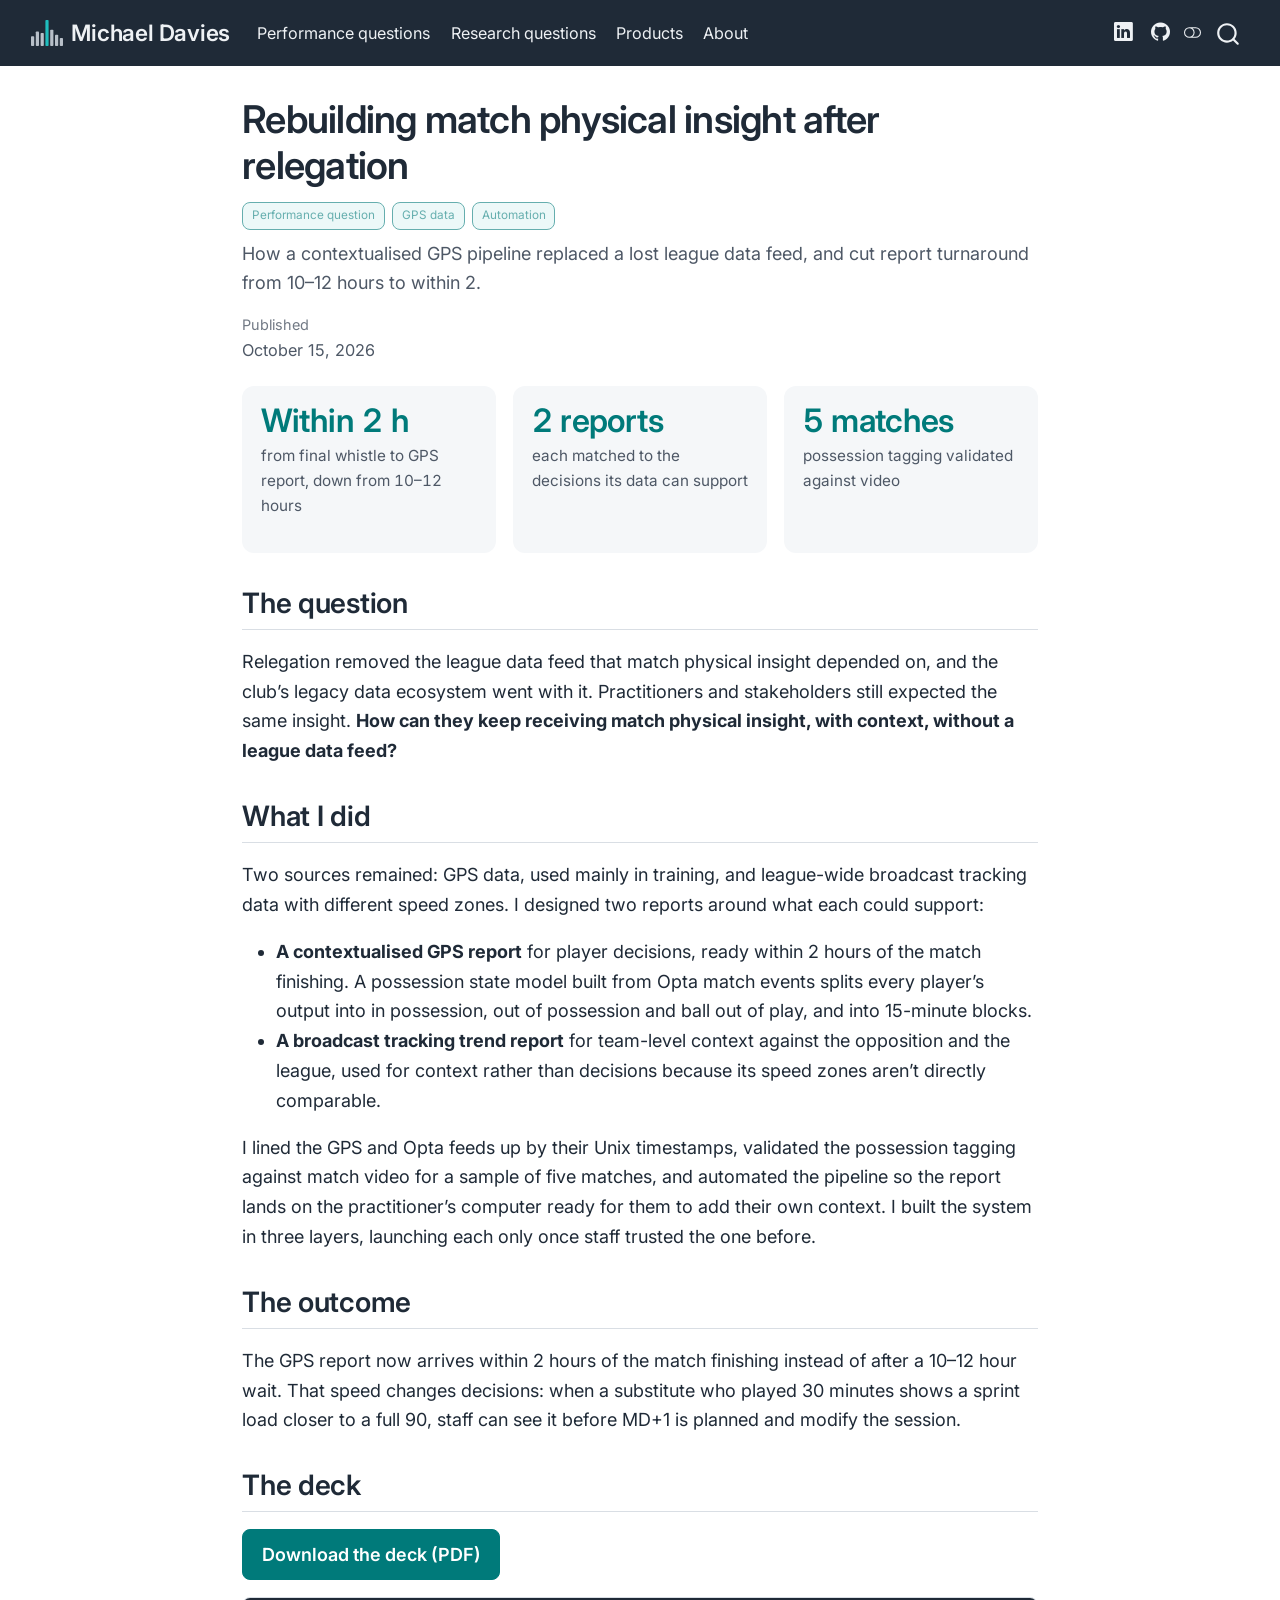
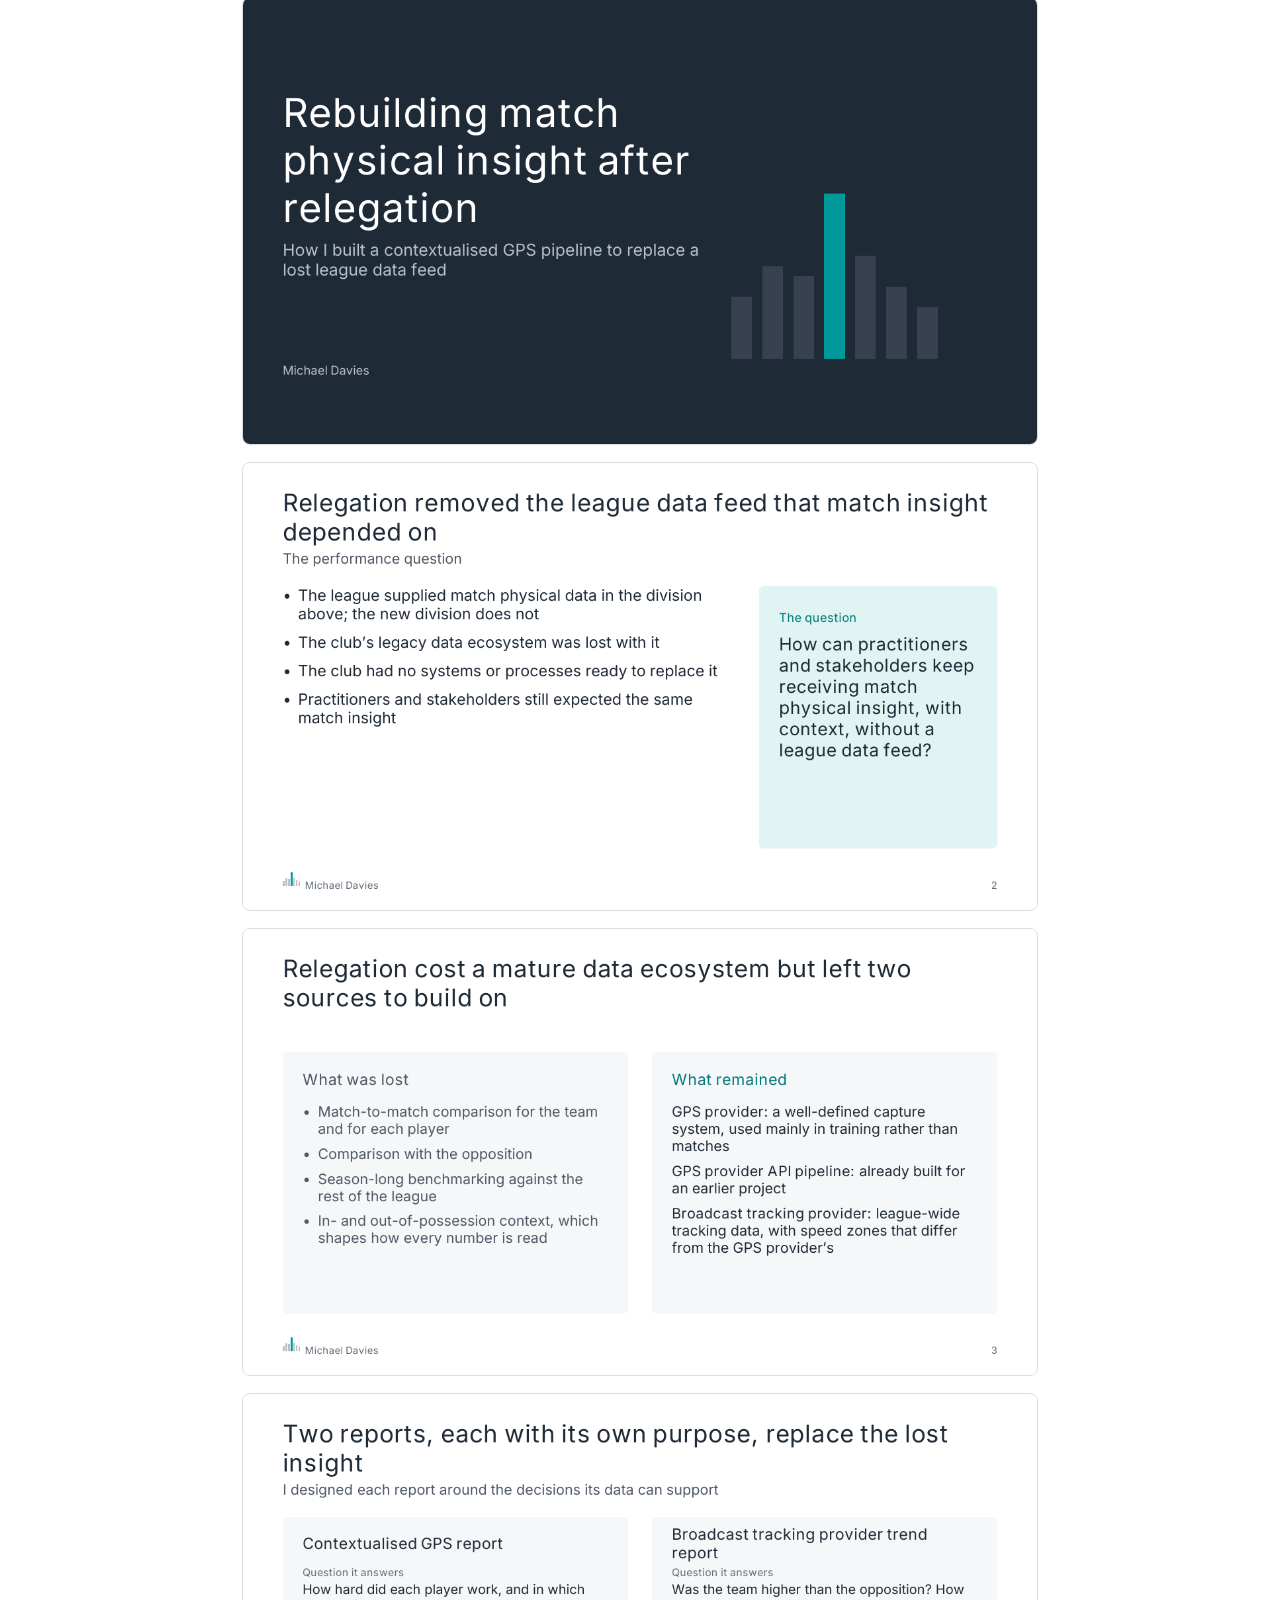
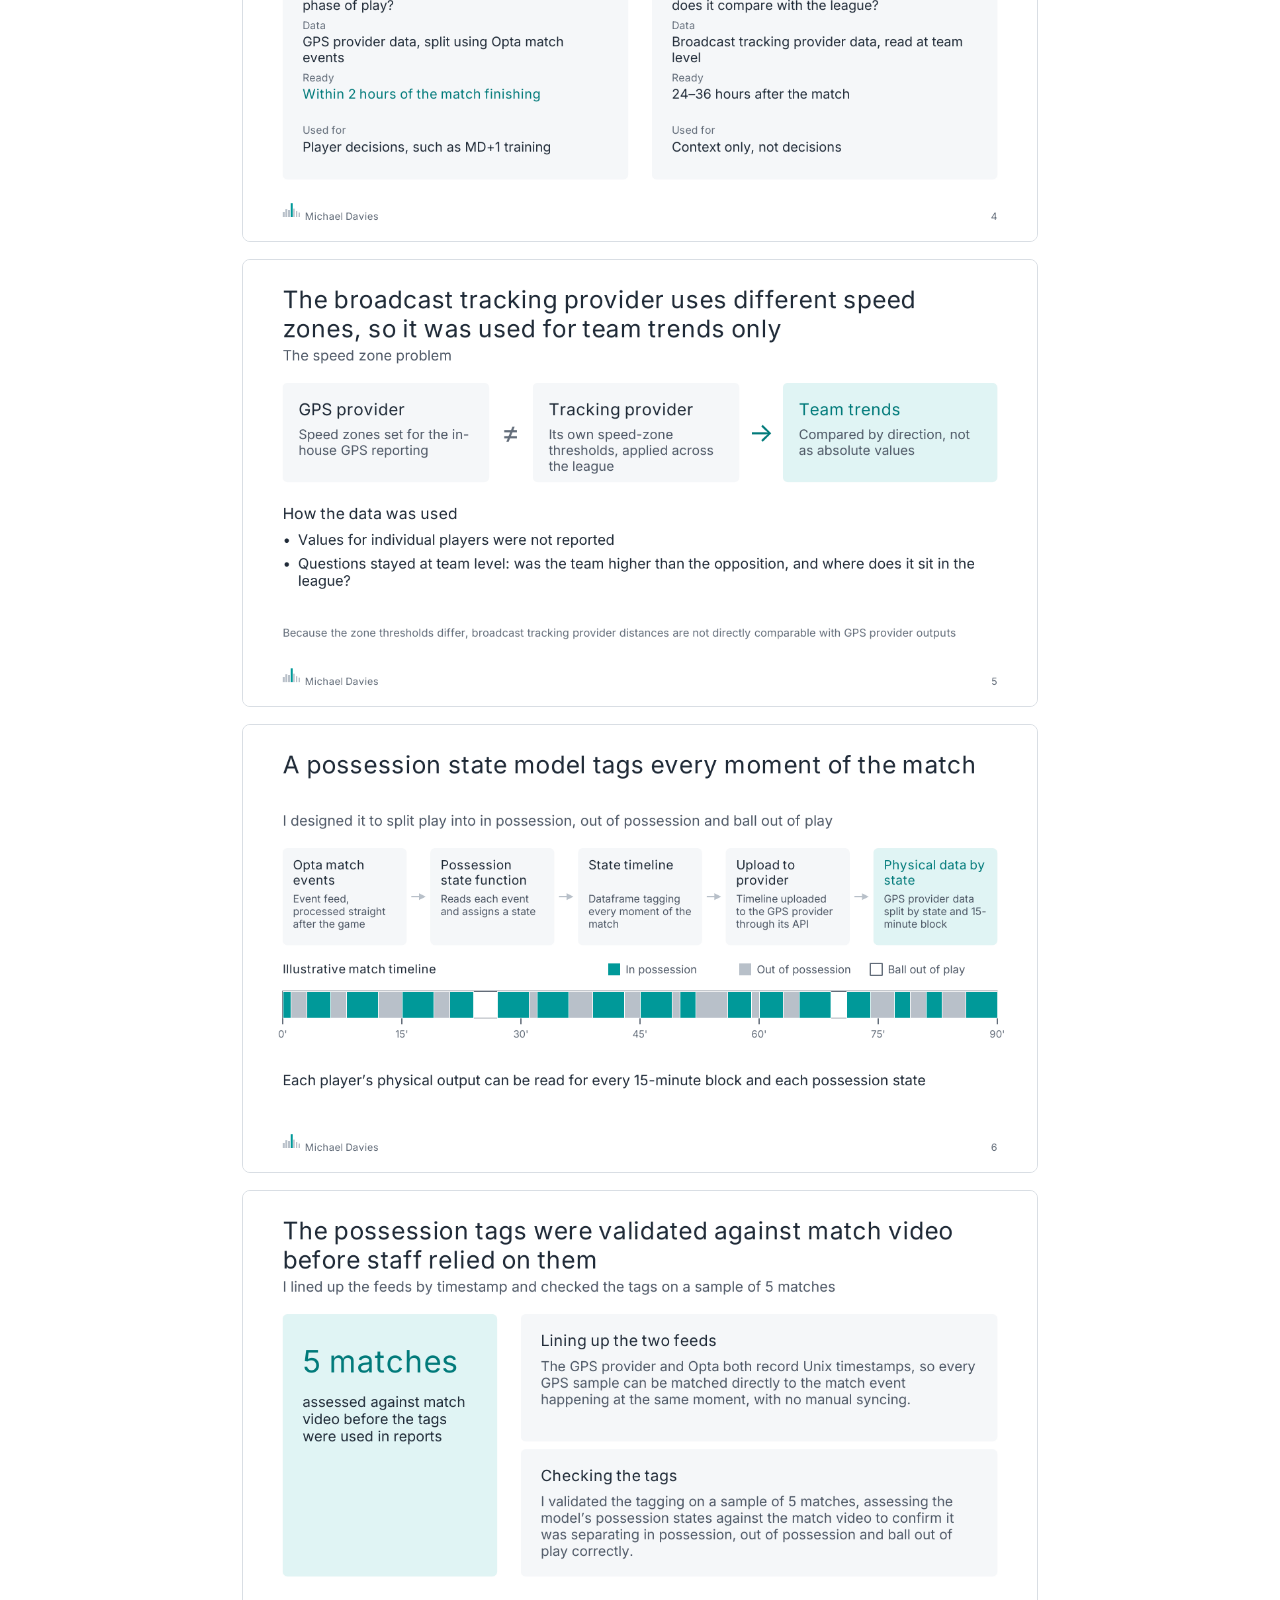
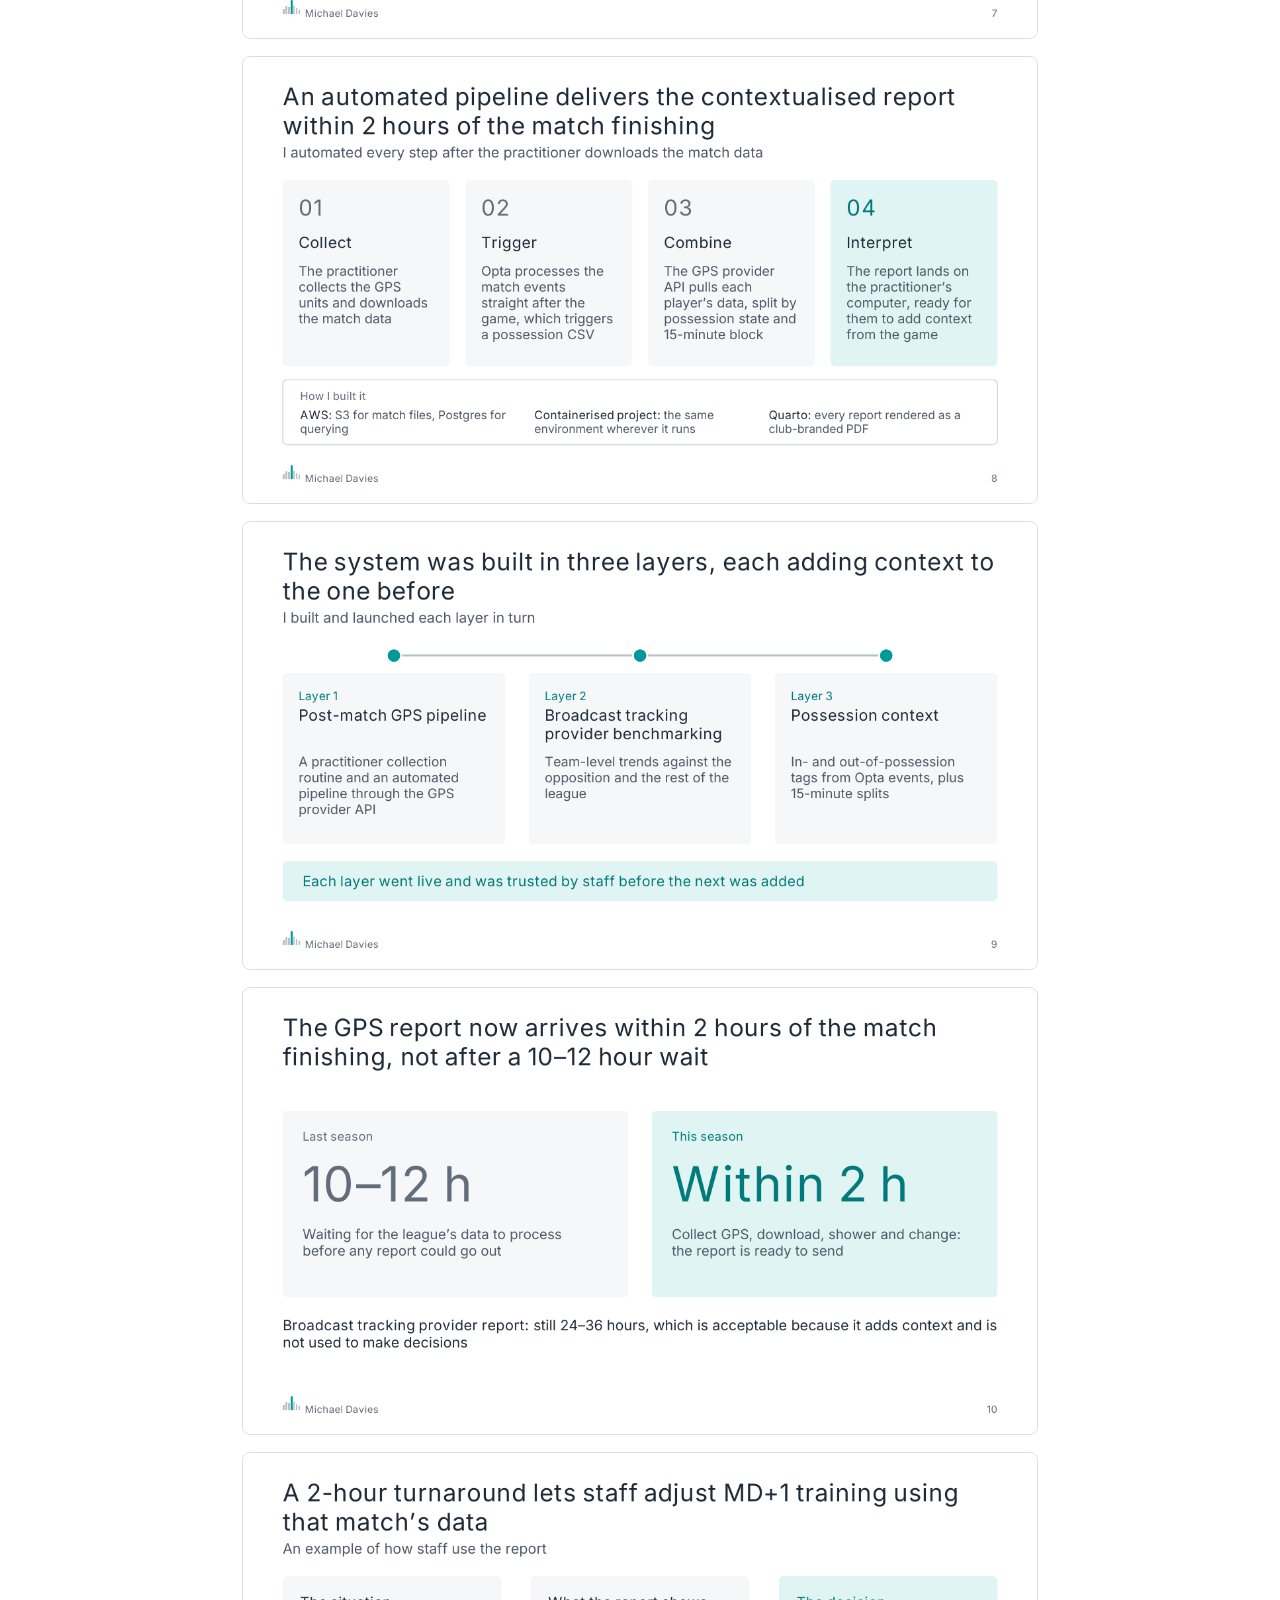
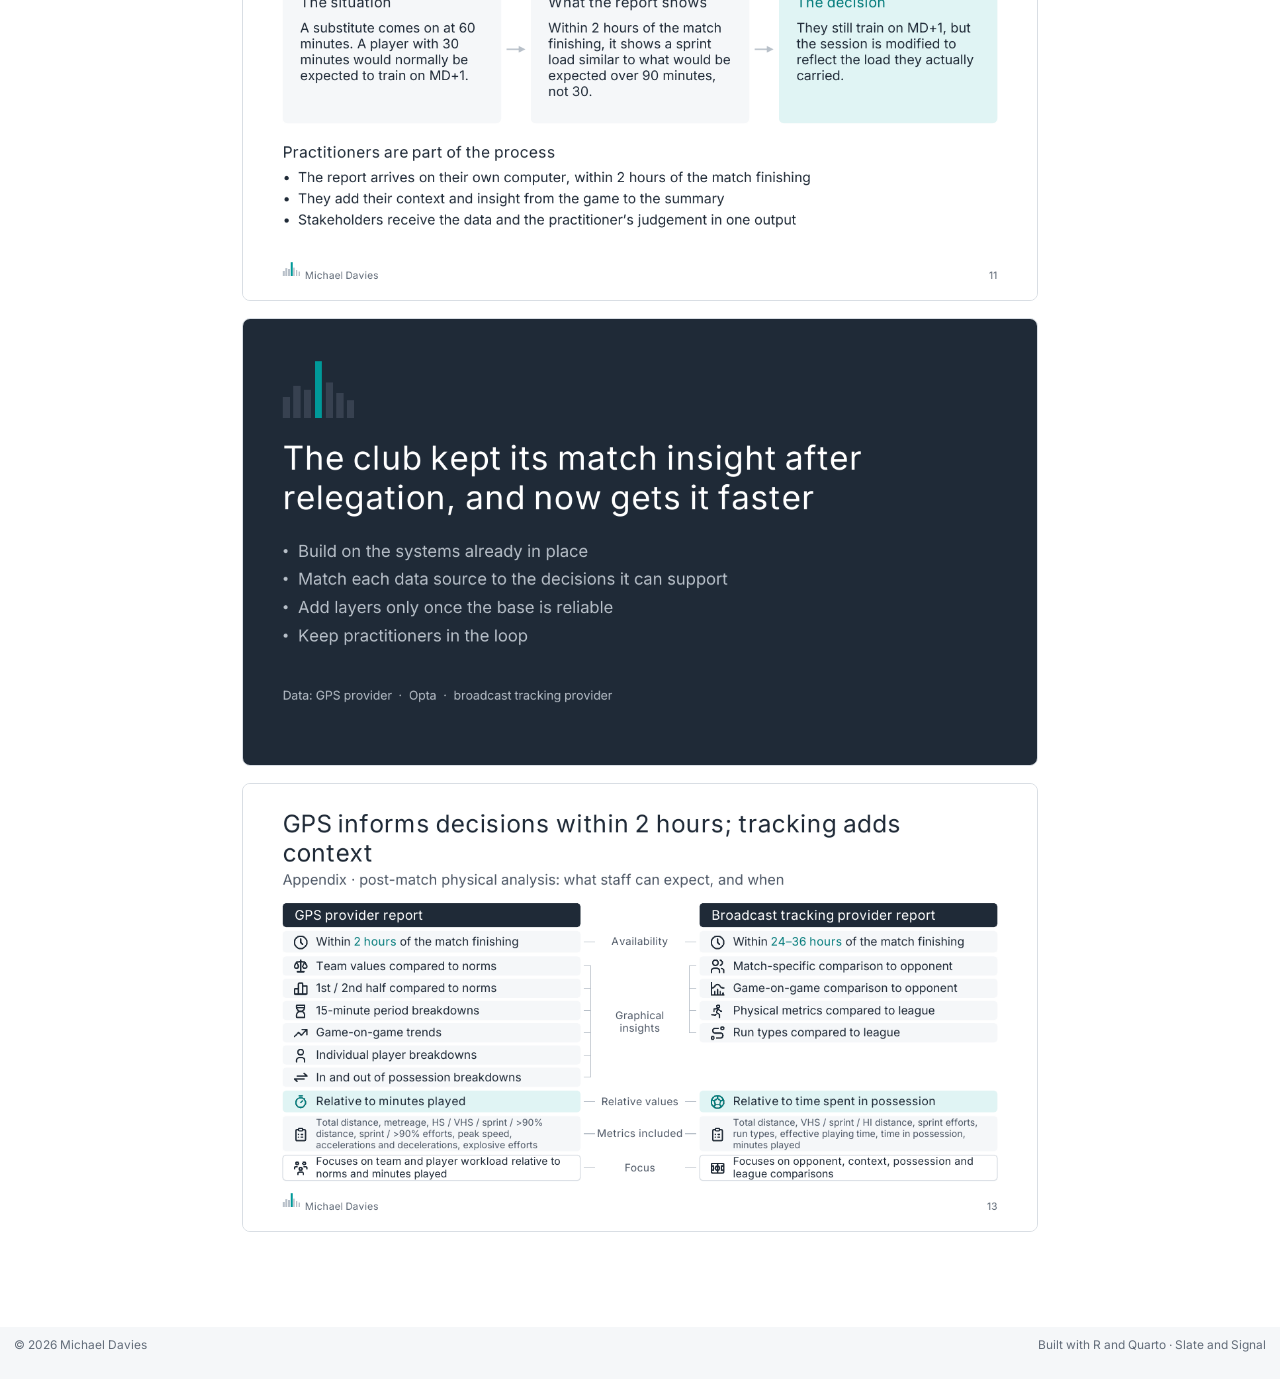
==== projects/performance/rebuilding-match-insight/index.html @ e35f1b8c "deploy: 3411306e4c96acbb1caf69c62ac9eae3f6615239" ====
<!DOCTYPE html>
<html xmlns="http://www.w3.org/1999/xhtml" lang="en" xml:lang="en"><head>

<meta charset="utf-8">
<meta name="generator" content="quarto-1.10.19">

<meta name="viewport" content="width=device-width, initial-scale=1.0, user-scalable=yes">

<meta name="dcterms.date" content="2026-10-15">
<meta name="description" content="How a contextualised GPS pipeline replaced a lost league data feed, and cut report turnaround from 10–12 hours to within 2.">

<title>Rebuilding match physical insight after relegation – Michael Davies</title>
<style>
/* Default styles provided by pandoc.
** See https://pandoc.org/MANUAL.html#variables-for-html for config info.
*/
span.smallcaps{font-variant: small-caps;}
div.columns{display: flex; gap: 1.5em;}
div.column{flex: auto;}
@media screen {
div.columns{gap: min(4vw, 1.5em);}
div.column{overflow-x: auto;}
}
div.hanging-indent{margin-left: 1.5em; text-indent: -1.5em;}
ul.task-list{list-style: none;}
ul.task-list li input[type="checkbox"] {
  width: 0.8em;
  margin: 0 0.8em 0.2em -1em; /* quarto-specific, see https://github.com/quarto-dev/quarto-cli/issues/4556 */ 
  vertical-align: middle;
}
</style>


<script src="../../../site_libs/quarto-nav/quarto-nav.js"></script>
<script src="../../../site_libs/quarto-nav/headroom.min.js"></script>
<script src="../../../site_libs/clipboard/clipboard.min.js"></script>
<script src="../../../site_libs/quarto-search/autocomplete.umd.js"></script>
<script src="../../../site_libs/quarto-search/fuse.min.js"></script>
<script src="../../../site_libs/quarto-search/quarto-search.js"></script>
<meta name="quarto:offset" content="../../../">
<link href="../../../images/favicon.svg" rel="icon" type="image/svg+xml">
<script src="../../../site_libs/quarto-html/quarto.js" type="module"></script>
<script src="../../../site_libs/quarto-html/tabsets/tabsets.js" type="module"></script>
<script src="../../../site_libs/quarto-html/popper.min.js"></script>
<script src="../../../site_libs/quarto-html/tippy.umd.min.js"></script>
<script src="../../../site_libs/quarto-html/anchor.min.js"></script>
<link href="../../../site_libs/quarto-html/tippy.css" rel="stylesheet">
<link href="../../../site_libs/quarto-html/quarto-syntax-highlighting-7679f92b18dcf5edba4446b257d74ced.css" rel="stylesheet" class="quarto-color-scheme" id="quarto-text-highlighting-styles">
<link href="../../../site_libs/quarto-html/quarto-syntax-highlighting-dark-a3d1018d860e8e0e5f676dbdf712930f.css" rel="stylesheet" class="quarto-color-scheme quarto-color-alternate" id="quarto-text-highlighting-styles">
<link href="../../../site_libs/quarto-html/quarto-syntax-highlighting-7679f92b18dcf5edba4446b257d74ced.css" rel="stylesheet" class="quarto-color-scheme-extra" id="quarto-text-highlighting-styles">
<script src="../../../site_libs/bootstrap/bootstrap.min.js"></script>
<link href="../../../site_libs/bootstrap/bootstrap-icons.css" rel="stylesheet">
<link href="../../../site_libs/bootstrap/bootstrap-13c5138975d4a4f27a72dcb0fe57407e.min.css" rel="stylesheet" append-hash="true" class="quarto-color-scheme" id="quarto-bootstrap" data-mode="light">
<link href="../../../site_libs/bootstrap/bootstrap-dark-90eb34e297a757254d5685e1aafccd01.min.css" rel="stylesheet" append-hash="true" class="quarto-color-scheme quarto-color-alternate" id="quarto-bootstrap" data-mode="dark">
<link href="../../../site_libs/bootstrap/bootstrap-13c5138975d4a4f27a72dcb0fe57407e.min.css" rel="stylesheet" append-hash="true" class="quarto-color-scheme-extra" id="quarto-bootstrap" data-mode="light">
<script id="quarto-search-options" type="application/json">{
  "location": "navbar",
  "copy-button": false,
  "collapse-after": 3,
  "panel-placement": "end",
  "type": "overlay",
  "limit": 50,
  "keyboard-shortcut": [
    "f",
    "/",
    "s"
  ],
  "show-item-context": false,
  "language": {
    "search-no-results-text": "No results",
    "search-matching-documents-text": "matching documents",
    "search-copy-link-title": "Copy link to search",
    "search-hide-matches-text": "Hide additional matches",
    "search-more-match-text": "more match in this document",
    "search-more-matches-text": "more matches in this document",
    "search-clear-button-title": "Clear",
    "search-text-placeholder": "",
    "search-detached-cancel-button-title": "Cancel",
    "search-submit-button-title": "Submit",
    "search-label": "Search"
  }
}</script>
<style>html{ scroll-behavior: smooth; }</style>


</head>

<body class="nav-fixed fullcontent quarto-light"><script id="quarto-html-before-body" type="application/javascript">
    const toggleBodyColorMode = (bsSheetEl) => {
      const mode = bsSheetEl.getAttribute("data-mode");
      const bodyEl = window.document.querySelector("body");
      if (mode === "dark") {
        bodyEl.classList.add("quarto-dark");
        bodyEl.classList.remove("quarto-light");
      } else {
        bodyEl.classList.add("quarto-light");
        bodyEl.classList.remove("quarto-dark");
      }
    }
    const toggleBodyColorPrimary = () => {
      const bsSheetEl = window.document.querySelector("link#quarto-bootstrap:not([rel=disabled-stylesheet])");
      if (bsSheetEl) {
        toggleBodyColorMode(bsSheetEl);
      }
    }
    const setColorSchemeToggle = (alternate) => {
      const toggles = window.document.querySelectorAll('.quarto-color-scheme-toggle');
      for (let i=0; i < toggles.length; i++) {
        const toggle = toggles[i];
        if (toggle) {
          if (alternate) {
            toggle.classList.add("alternate");
          } else {
            toggle.classList.remove("alternate");
          }
        }
      }
    };
    const toggleColorMode = (alternate) => {
      // Switch the stylesheets
      const primaryStylesheets = window.document.querySelectorAll('link.quarto-color-scheme:not(.quarto-color-alternate)');
      const alternateStylesheets = window.document.querySelectorAll('link.quarto-color-scheme.quarto-color-alternate');
      manageTransitions('#quarto-margin-sidebar .nav-link', false);
      if (alternate) {
        // note: dark is layered on light, we don't disable primary!
        enableStylesheet(alternateStylesheets);
        for (const sheetNode of alternateStylesheets) {
          if (sheetNode.id === "quarto-bootstrap") {
            toggleBodyColorMode(sheetNode);
          }
        }
      } else {
        disableStylesheet(alternateStylesheets);
        enableStylesheet(primaryStylesheets)
        toggleBodyColorPrimary();
      }
      manageTransitions('#quarto-margin-sidebar .nav-link', true);
      // Switch the toggles
      setColorSchemeToggle(alternate)
      // Hack to workaround the fact that safari doesn't
      // properly recolor the scrollbar when toggling (#1455)
      if (navigator.userAgent.indexOf('Safari') > 0 && navigator.userAgent.indexOf('Chrome') == -1) {
        manageTransitions("body", false);
        window.scrollTo(0, 1);
        setTimeout(() => {
          window.scrollTo(0, 0);
          manageTransitions("body", true);
        }, 40);
      }
    }
    const disableStylesheet = (stylesheets) => {
      for (let i=0; i < stylesheets.length; i++) {
        const stylesheet = stylesheets[i];
        stylesheet.rel = 'disabled-stylesheet';
      }
    }
    const enableStylesheet = (stylesheets) => {
      for (let i=0; i < stylesheets.length; i++) {
        const stylesheet = stylesheets[i];
        if(stylesheet.rel !== 'stylesheet') { // for Chrome, which will still FOUC without this check
          stylesheet.rel = 'stylesheet';
        }
      }
    }
    const manageTransitions = (selector, allowTransitions) => {
      const els = window.document.querySelectorAll(selector);
      for (let i=0; i < els.length; i++) {
        const el = els[i];
        if (allowTransitions) {
          el.classList.remove('notransition');
        } else {
          el.classList.add('notransition');
        }
      }
    }
    const isFileUrl = () => {
      return window.location.protocol === 'file:';
    }
    const hasAlternateSentinel = () => {
      let styleSentinel = getColorSchemeSentinel();
      if (styleSentinel !== null) {
        return styleSentinel === "alternate";
      } else {
        return false;
      }
    }
    const setStyleSentinel = (alternate) => {
      const value = alternate ? "alternate" : "default";
      if (!isFileUrl()) {
        window.localStorage.setItem("quarto-color-scheme", value);
      } else {
        localAlternateSentinel = value;
      }
    }
    const getColorSchemeSentinel = () => {
      if (!isFileUrl()) {
        const storageValue = window.localStorage.getItem("quarto-color-scheme");
        return storageValue != null ? storageValue : localAlternateSentinel;
      } else {
        return localAlternateSentinel;
      }
    }
    const toggleGiscusIfUsed = (isAlternate, darkModeDefault) => {
      const baseTheme = document.querySelector('#giscus-base-theme')?.value ?? 'light';
      const alternateTheme = document.querySelector('#giscus-alt-theme')?.value ?? 'dark';
      let newTheme = '';
      if(authorPrefersDark) {
        newTheme = isAlternate ? baseTheme : alternateTheme;
      } else {
        newTheme = isAlternate ? alternateTheme : baseTheme;
      }
      const changeGiscusTheme = () => {
        // From: https://github.com/giscus/giscus/issues/336
        const sendMessage = (message) => {
          const iframe = document.querySelector('iframe.giscus-frame');
          if (!iframe) return;
          iframe.contentWindow.postMessage({ giscus: message }, 'https://giscus.app');
        }
        sendMessage({
          setConfig: {
            theme: newTheme
          }
        });
      }
      const isGiscussLoaded = window.document.querySelector('iframe.giscus-frame') !== null;
      if (isGiscussLoaded) {
        changeGiscusTheme();
      }
    };
    const authorPrefersDark = false;
    const queryPrefersDark = window.matchMedia('(prefers-color-scheme: dark)');
    const darkModeDefault = queryPrefersDark.matches;
      document.querySelector('link#quarto-text-highlighting-styles.quarto-color-scheme-extra').rel = 'disabled-stylesheet';
      document.querySelector('link#quarto-bootstrap.quarto-color-scheme-extra').rel = 'disabled-stylesheet';
    let localAlternateSentinel = darkModeDefault ? 'alternate' : 'default';
    // Dark / light mode switch
    window.quartoToggleColorScheme = () => {
      // Read the current dark / light value
      let toAlternate = !hasAlternateSentinel();
      toggleColorMode(toAlternate);
      setStyleSentinel(toAlternate);
      toggleGiscusIfUsed(toAlternate, darkModeDefault);
      window.dispatchEvent(new Event('resize'));
    };
    queryPrefersDark.addEventListener("change", e => {
      if(window.localStorage.getItem("quarto-color-scheme") !== null)
        return;
      const alternate = e.matches
      toggleColorMode(alternate);
      localAlternateSentinel = e.matches ? 'alternate' : 'default'; // this is used alongside local storage!
      toggleGiscusIfUsed(alternate, darkModeDefault);
    });
    // Switch to dark mode if need be
    if (hasAlternateSentinel()) {
      toggleColorMode(true);
    } else {
      toggleColorMode(false);
    }
  </script>

<div id="quarto-search-results"></div>
  <header id="quarto-header" class="headroom fixed-top">
    <nav class="navbar navbar-expand-lg " data-bs-theme="dark">
      <div class="navbar-container container-fluid">
      <div class="navbar-brand-container mx-auto">
    <a href="../../../index.html" class="navbar-brand navbar-brand-logo">
    <img src="../../../images/mark.svg" alt="Michael Davies" class="navbar-logo light-content">
    <img src="../../../images/mark.svg" alt="Michael Davies" class="navbar-logo dark-content">
    </a>
    <a class="navbar-brand" href="../../../index.html">
    <span class="navbar-title">Michael Davies</span>
    </a>
  </div>
            <div id="quarto-search" class="" title="Search"></div>
          <button class="navbar-toggler" type="button" data-bs-toggle="collapse" data-bs-target="#navbarCollapse" aria-controls="navbarCollapse" role="menu" aria-expanded="false" aria-label="Toggle navigation" onclick="if (window.quartoToggleHeadroom) { window.quartoToggleHeadroom(); }">
  <span class="navbar-toggler-icon"></span>
</button>
          <div class="collapse navbar-collapse" id="navbarCollapse">
            <ul class="navbar-nav navbar-nav-scroll me-auto">
  <li class="nav-item">
    <a class="nav-link" href="../../../performance-questions.html"> 
<span class="menu-text">Performance questions</span></a>
  </li>  
  <li class="nav-item">
    <a class="nav-link" href="../../../research-questions.html"> 
<span class="menu-text">Research questions</span></a>
  </li>  
  <li class="nav-item">
    <a class="nav-link" href="../../../products.html"> 
<span class="menu-text">Products</span></a>
  </li>  
  <li class="nav-item">
    <a class="nav-link" href="../../../about.html"> 
<span class="menu-text">About</span></a>
  </li>  
</ul>
            <ul class="navbar-nav navbar-nav-scroll ms-auto">
  <li class="nav-item compact">
    <a class="nav-link" href="https://www.linkedin.com/in/YOUR-LINKEDIN" target="_blank"> <i class="bi bi-linkedin" role="img" aria-label="LinkedIn">
</i> 
<span class="menu-text"></span></a>
  </li>  
  <li class="nav-item compact">
    <a class="nav-link" href="https://github.com/michaeldavies64" target="_blank"> <i class="bi bi-github" role="img" aria-label="GitHub">
</i> 
<span class="menu-text"></span></a>
  </li>  
</ul>
          </div> <!-- /navcollapse -->
            <div class="quarto-navbar-tools">
  <a href="" class="quarto-color-scheme-toggle quarto-navigation-tool  px-1" onclick="window.quartoToggleColorScheme(); return false;" title="Toggle dark mode"><i class="bi"></i></a>
</div>
      </div> <!-- /container-fluid -->
    </nav>
</header>
<!-- content -->
<div id="quarto-content" class="quarto-container page-columns page-rows-contents page-layout-article page-navbar">
<!-- sidebar -->
<!-- margin-sidebar -->
    
<!-- main -->
<main class="content" id="quarto-document-content">


<header id="title-block-header" class="quarto-title-block default">
<div class="quarto-title">
<h1 class="title">Rebuilding match physical insight after relegation</h1>
  <div class="quarto-categories">
    <div class="quarto-category">Performance question</div>
    <div class="quarto-category">GPS data</div>
    <div class="quarto-category">Automation</div>
  </div>
  </div>

<div>
  <div class="description">
    How a contextualised GPS pipeline replaced a lost league data feed, and cut report turnaround from 10–12 hours to within 2.
  </div>
</div>


<div class="quarto-title-meta">

    
    <div>
    <div class="quarto-title-meta-heading">Published</div>
    <div class="quarto-title-meta-contents">
      <p class="date">October 15, 2026</p>
    </div>
  </div>
  
    
  </div>
  


</header>


<div class="md-stat-row">
<div class="md-stat">
<p><span class="v">Within 2 h</span> <span class="l">from final whistle to GPS report, down from 10–12 hours</span></p>
</div>
<div class="md-stat">
<p><span class="v">2 reports</span> <span class="l">each matched to the decisions its data can support</span></p>
</div>
<div class="md-stat">
<p><span class="v">5 matches</span> <span class="l">possession tagging validated against video</span></p>
</div>
</div>
<section id="the-question" class="level2">
<h2 class="anchored" data-anchor-id="the-question">The question</h2>
<p>Relegation removed the league data feed that match physical insight depended on, and the club’s legacy data ecosystem went with it. Practitioners and stakeholders still expected the same insight. <strong>How can they keep receiving match physical insight, with context, without a league data feed?</strong></p>
</section>
<section id="what-i-did" class="level2">
<h2 class="anchored" data-anchor-id="what-i-did">What I did</h2>
<p>Two sources remained: GPS data, used mainly in training, and league-wide broadcast tracking data with different speed zones. I designed two reports around what each could support:</p>
<ul>
<li><strong>A contextualised GPS report</strong> for player decisions, ready within 2 hours of the match finishing. A possession state model built from Opta match events splits every player’s output into in possession, out of possession and ball out of play, and into 15-minute blocks.</li>
<li><strong>A broadcast tracking trend report</strong> for team-level context against the opposition and the league, used for context rather than decisions because its speed zones aren’t directly comparable.</li>
</ul>
<p>I lined the GPS and Opta feeds up by their Unix timestamps, validated the possession tagging against match video for a sample of five matches, and automated the pipeline so the report lands on the practitioner’s computer ready for them to add their own context. I built the system in three layers, launching each only once staff trusted the one before.</p>
</section>
<section id="the-outcome" class="level2">
<h2 class="anchored" data-anchor-id="the-outcome">The outcome</h2>
<p>The GPS report now arrives within 2 hours of the match finishing instead of after a 10–12 hour wait. That speed changes decisions: when a substitute who played 30 minutes shows a sprint load closer to a full 90, staff can see it before MD+1 is planned and modify the session.</p>
</section>
<section id="the-deck" class="level2">
<h2 class="anchored" data-anchor-id="the-deck">The deck</h2>
<p><a href="deck.pdf" class="btn btn-primary">Download the deck (PDF)</a></p>
<div class="md-slides">
<p><img src="slides/slide-01.png" class="img-fluid" alt="Slide 1 of 13"></p>
<p><img src="slides/slide-02.png" class="img-fluid" alt="Slide 2 of 13"></p>
<p><img src="slides/slide-03.png" class="img-fluid" alt="Slide 3 of 13"></p>
<p><img src="slides/slide-04.png" class="img-fluid" alt="Slide 4 of 13"></p>
<p><img src="slides/slide-05.png" class="img-fluid" alt="Slide 5 of 13"></p>
<p><img src="slides/slide-06.png" class="img-fluid" alt="Slide 6 of 13"></p>
<p><img src="slides/slide-07.png" class="img-fluid" alt="Slide 7 of 13"></p>
<p><img src="slides/slide-08.png" class="img-fluid" alt="Slide 8 of 13"></p>
<p><img src="slides/slide-09.png" class="img-fluid" alt="Slide 9 of 13"></p>
<p><img src="slides/slide-10.png" class="img-fluid" alt="Slide 10 of 13"></p>
<p><img src="slides/slide-11.png" class="img-fluid" alt="Slide 11 of 13"></p>
<p><img src="slides/slide-12.png" class="img-fluid" alt="Slide 12 of 13"></p>
<p><img src="slides/slide-13.png" class="img-fluid" alt="Slide 13 of 13"></p>
</div>


</section>

</main> <!-- /main -->
<script id="quarto-html-after-body" type="application/javascript">
  window.document.addEventListener("DOMContentLoaded", function (event) {
    // Ensure there is a toggle, if there isn't float one in the top right
    if (window.document.querySelector('.quarto-color-scheme-toggle') === null) {
      const a = window.document.createElement('a');
      a.classList.add('top-right');
      a.classList.add('quarto-color-scheme-toggle');
      a.href = "";
      a.onclick = function() { try { window.quartoToggleColorScheme(); } catch {} return false; };
      const i = window.document.createElement("i");
      i.classList.add('bi');
      a.appendChild(i);
      window.document.body.appendChild(a);
    }
    setColorSchemeToggle(hasAlternateSentinel())
    const icon = "";
    const anchorJS = new window.AnchorJS();
    anchorJS.options = {
      placement: 'right',
      icon: icon
    };
    anchorJS.add('.anchored');
    const isCodeAnnotation = (el) => {
      for (const clz of el.classList) {
        if (clz.startsWith('code-annotation-')) {                     
          return true;
        }
      }
      return false;
    }
    const onCopySuccess = function(e) {
      // button target
      const button = e.trigger;
      // don't keep focus
      button.blur();
      // flash "checked"
      button.classList.add('code-copy-button-checked');
      var currentTitle = button.getAttribute("title");
      button.setAttribute("title", "Copied!");
      let tooltip;
      if (window.bootstrap) {
        button.setAttribute("data-bs-toggle", "tooltip");
        button.setAttribute("data-bs-placement", "left");
        button.setAttribute("data-bs-title", "Copied!");
        tooltip = new bootstrap.Tooltip(button, 
          { trigger: "manual", 
            customClass: "code-copy-button-tooltip",
            offset: [0, -8]});
        tooltip.show();    
      }
      setTimeout(function() {
        if (tooltip) {
          tooltip.hide();
          button.removeAttribute("data-bs-title");
          button.removeAttribute("data-bs-toggle");
          button.removeAttribute("data-bs-placement");
        }
        button.setAttribute("title", currentTitle);
        button.classList.remove('code-copy-button-checked');
      }, 1000);
      // clear code selection
      e.clearSelection();
    }
    const getTextToCopy = function(trigger) {
      const outerScaffold = trigger.parentElement.cloneNode(true);
      const codeEl = outerScaffold.querySelector('code');
      for (const childEl of codeEl.children) {
        if (isCodeAnnotation(childEl)) {
          childEl.remove();
        }
      }
      return codeEl.innerText;
    }
    const clipboard = new window.ClipboardJS('.code-copy-button:not([data-in-quarto-modal])', {
      text: getTextToCopy
    });
    clipboard.on('success', onCopySuccess);
    if (window.document.getElementById('quarto-embedded-source-code-modal')) {
      const clipboardModal = new window.ClipboardJS('.code-copy-button[data-in-quarto-modal]', {
        text: getTextToCopy,
        container: window.document.getElementById('quarto-embedded-source-code-modal')
      });
      clipboardModal.on('success', onCopySuccess);
    }
      var localhostRegex = new RegExp(/^(?:http|https):\/\/localhost\:?[0-9]*\//);
      var mailtoRegex = new RegExp(/^mailto:/);
        var filterRegex = new RegExp("https:\/\/michaeldavies64\.github\.io\/");
      var isInternal = (href) => {
          return filterRegex.test(href) || localhostRegex.test(href) || mailtoRegex.test(href);
      }
      // Inspect non-navigation links and adorn them if external
     var links = window.document.querySelectorAll('a[href]:not(.nav-link):not(.navbar-brand):not(.toc-action):not(.sidebar-link):not(.sidebar-item-toggle):not(.pagination-link):not(.no-external):not([aria-hidden]):not(.dropdown-item):not(.quarto-navigation-tool):not(.about-link)');
      for (var i=0; i<links.length; i++) {
        const link = links[i];
        if (!isInternal(link.href)) {
          // undo the damage that might have been done by quarto-nav.js in the case of
          // links that we want to consider external
          if (link.dataset.originalHref !== undefined) {
            link.href = link.dataset.originalHref;
          }
            // target, if specified
            link.setAttribute("target", "_blank");
            if (link.getAttribute("rel") === null) {
              link.setAttribute("rel", "noopener");
            }
        }
      }
    function tippyHover(el, contentFn, onTriggerFn, onUntriggerFn) {
      const config = {
        allowHTML: true,
        maxWidth: 500,
        delay: 100,
        arrow: false,
        appendTo: function(el) {
            return el.parentElement;
        },
        interactive: true,
        interactiveBorder: 10,
        theme: 'quarto',
        placement: 'bottom-start',
      };
      if (contentFn) {
        config.content = contentFn;
      }
      if (onTriggerFn) {
        config.onTrigger = onTriggerFn;
      }
      if (onUntriggerFn) {
        config.onUntrigger = onUntriggerFn;
      }
      window.tippy(el, config); 
    }
    const noterefs = window.document.querySelectorAll('a[role="doc-noteref"]');
    for (var i=0; i<noterefs.length; i++) {
      const ref = noterefs[i];
      tippyHover(ref, function() {
        // use id or data attribute instead here
        let href = ref.getAttribute('data-footnote-href') || ref.getAttribute('href');
        try { href = new URL(href).hash; } catch {}
        const id = href.replace(/^#\/?/, "");
        const note = window.document.getElementById(id);
        if (note) {
          return note.innerHTML;
        } else {
          return "";
        }
      });
    }
    const xrefs = window.document.querySelectorAll('a.quarto-xref');
    const processXRef = (id, note) => {
      // Strip column container classes
      const stripColumnClz = (el) => {
        el.classList.remove("page-full", "page-columns");
        if (el.children) {
          for (const child of el.children) {
            stripColumnClz(child);
          }
        }
      }
      stripColumnClz(note)
      if (id === null || id.startsWith('sec-')) {
        // Special case sections, only their first couple elements
        const container = document.createElement("div");
        if (note.children && note.children.length > 2) {
          container.appendChild(note.children[0].cloneNode(true));
          for (let i = 1; i < note.children.length; i++) {
            const child = note.children[i];
            if (child.tagName === "P" && child.innerText === "") {
              continue;
            } else {
              container.appendChild(child.cloneNode(true));
              break;
            }
          }
          if (window.Quarto?.typesetMath) {
            window.Quarto.typesetMath(container);
          }
          return container.innerHTML
        } else {
          if (window.Quarto?.typesetMath) {
            window.Quarto.typesetMath(note);
          }
          return note.innerHTML;
        }
      } else {
        // Remove any anchor links if they are present
        const anchorLink = note.querySelector('a.anchorjs-link');
        if (anchorLink) {
          anchorLink.remove();
        }
        if (window.Quarto?.typesetMath) {
          window.Quarto.typesetMath(note);
        }
        if (note.classList.contains("callout")) {
          return note.outerHTML;
        } else {
          return note.innerHTML;
        }
      }
    }
    for (var i=0; i<xrefs.length; i++) {
      const xref = xrefs[i];
      tippyHover(xref, undefined, function(instance) {
        instance.disable();
        let url = xref.getAttribute('href');
        let hash = undefined; 
        if (url.startsWith('#')) {
          hash = url;
        } else {
          try { hash = new URL(url).hash; } catch {}
        }
        if (hash) {
          const id = hash.replace(/^#\/?/, "");
          const note = window.document.getElementById(id);
          if (note !== null) {
            try {
              const html = processXRef(id, note.cloneNode(true));
              instance.setContent(html);
            } finally {
              instance.enable();
              instance.show();
            }
          } else {
            // See if we can fetch this
            fetch(url.split('#')[0])
            .then(res => res.text())
            .then(html => {
              const parser = new DOMParser();
              const htmlDoc = parser.parseFromString(html, "text/html");
              const note = htmlDoc.getElementById(id);
              if (note !== null) {
                const html = processXRef(id, note);
                instance.setContent(html);
              } 
            }).finally(() => {
              instance.enable();
              instance.show();
            });
          }
        } else {
          // See if we can fetch a full url (with no hash to target)
          // This is a special case and we should probably do some content thinning / targeting
          fetch(url)
          .then(res => res.text())
          .then(html => {
            const parser = new DOMParser();
            const htmlDoc = parser.parseFromString(html, "text/html");
            const note = htmlDoc.querySelector('main.content');
            if (note !== null) {
              // This should only happen for chapter cross references
              // (since there is no id in the URL)
              // remove the first header
              if (note.children.length > 0 && note.children[0].tagName === "HEADER") {
                note.children[0].remove();
              }
              const html = processXRef(null, note);
              instance.setContent(html);
            } 
          }).finally(() => {
            instance.enable();
            instance.show();
          });
        }
      }, function(instance) {
      });
    }
        let selectedAnnoteEl;
        const selectorForAnnotation = ( cell, annotation) => {
          let cellAttr = 'data-code-cell="' + cell + '"';
          let lineAttr = 'data-code-annotation="' +  annotation + '"';
          const selector = 'span[' + cellAttr + '][' + lineAttr + ']';
          return selector;
        }
        const selectCodeLines = (annoteEl) => {
          const doc = window.document;
          const targetCell = annoteEl.getAttribute("data-target-cell");
          const targetAnnotation = annoteEl.getAttribute("data-target-annotation");
          const annoteSpan = window.document.querySelector(selectorForAnnotation(targetCell, targetAnnotation));
          const lines = annoteSpan.getAttribute("data-code-lines").split(",");
          const lineIds = lines.map((line) => {
            return targetCell + "-" + line;
          })
          let top = null;
          let height = null;
          let parent = null;
          if (lineIds.length > 0) {
              //compute the position of the single el (top and bottom and make a div)
              const el = window.document.getElementById(lineIds[0]);
              top = el.offsetTop;
              height = el.offsetHeight;
              parent = el.parentElement.parentElement;
            if (lineIds.length > 1) {
              const lastEl = window.document.getElementById(lineIds[lineIds.length - 1]);
              const bottom = lastEl.offsetTop + lastEl.offsetHeight;
              height = bottom - top;
            }
            if (top !== null && height !== null && parent !== null) {
              // cook up a div (if necessary) and position it 
              let div = window.document.getElementById("code-annotation-line-highlight");
              if (div === null) {
                div = window.document.createElement("div");
                div.setAttribute("id", "code-annotation-line-highlight");
                div.style.position = 'absolute';
                parent.appendChild(div);
              }
              div.style.top = top - 2 + "px";
              div.style.height = height + 4 + "px";
              div.style.left = 0;
              let gutterDiv = window.document.getElementById("code-annotation-line-highlight-gutter");
              if (gutterDiv === null) {
                gutterDiv = window.document.createElement("div");
                gutterDiv.setAttribute("id", "code-annotation-line-highlight-gutter");
                gutterDiv.style.position = 'absolute';
                const codeCell = window.document.getElementById(targetCell);
                const gutter = codeCell.querySelector('.code-annotation-gutter');
                gutter.appendChild(gutterDiv);
              }
              gutterDiv.style.top = top - 2 + "px";
              gutterDiv.style.height = height + 4 + "px";
            }
            selectedAnnoteEl = annoteEl;
          }
        };
        const unselectCodeLines = () => {
          const elementsIds = ["code-annotation-line-highlight", "code-annotation-line-highlight-gutter"];
          elementsIds.forEach((elId) => {
            const div = window.document.getElementById(elId);
            if (div) {
              div.remove();
            }
          });
          selectedAnnoteEl = undefined;
        };
          // Handle positioning of the toggle
      window.addEventListener(
        "resize",
        throttle(() => {
          elRect = undefined;
          if (selectedAnnoteEl) {
            selectCodeLines(selectedAnnoteEl);
          }
        }, 10)
      );
      function throttle(fn, ms) {
      let throttle = false;
      let timer;
        return (...args) => {
          if(!throttle) { // first call gets through
              fn.apply(this, args);
              throttle = true;
          } else { // all the others get throttled
              if(timer) clearTimeout(timer); // cancel #2
              timer = setTimeout(() => {
                fn.apply(this, args);
                timer = throttle = false;
              }, ms);
          }
        };
      }
        // Attach click handler to the DT
        const annoteDls = window.document.querySelectorAll('dt[data-target-cell]');
        for (const annoteDlNode of annoteDls) {
          annoteDlNode.addEventListener('click', (event) => {
            const clickedEl = event.target;
            if (clickedEl !== selectedAnnoteEl) {
              unselectCodeLines();
              const activeEl = window.document.querySelector('dt[data-target-cell].code-annotation-active');
              if (activeEl) {
                activeEl.classList.remove('code-annotation-active');
              }
              selectCodeLines(clickedEl);
              clickedEl.classList.add('code-annotation-active');
            } else {
              // Unselect the line
              unselectCodeLines();
              clickedEl.classList.remove('code-annotation-active');
            }
          });
        }
    const findCites = (el) => {
      const parentEl = el.parentElement;
      if (parentEl) {
        const cites = parentEl.dataset.cites;
        if (cites) {
          return {
            el,
            cites: cites.split(' ')
          };
        } else {
          return findCites(el.parentElement)
        }
      } else {
        return undefined;
      }
    };
    var bibliorefs = window.document.querySelectorAll('a[role="doc-biblioref"]');
    for (var i=0; i<bibliorefs.length; i++) {
      const ref = bibliorefs[i];
      const citeInfo = findCites(ref);
      if (citeInfo) {
        tippyHover(citeInfo.el, function() {
          var popup = window.document.createElement('div');
          citeInfo.cites.forEach(function(cite) {
            var citeDiv = window.document.createElement('div');
            citeDiv.classList.add('hanging-indent');
            citeDiv.classList.add('csl-entry');
            var biblioDiv = window.document.getElementById('ref-' + cite);
            if (biblioDiv) {
              citeDiv.innerHTML = biblioDiv.innerHTML;
            }
            popup.appendChild(citeDiv);
          });
          return popup.innerHTML;
        });
      }
    }
  });
  </script>
</div> <!-- /content -->
<footer class="footer">
  <div class="nav-footer">
    <div class="nav-footer-left">
<p>© 2026 Michael Davies</p>
</div>   
    <div class="nav-footer-center">
      &nbsp;
    </div>
    <div class="nav-footer-right">
<p>Built with R and Quarto · Slate and Signal</p>
</div>
  </div>
</footer>




<script src="../../../site_libs/quarto-html/zenscroll-min.js"></script>
</body></html>
---- site_libs/quarto-html/tippy.css ----
.tippy-box[data-animation=fade][data-state=hidden]{opacity:0}[data-tippy-root]{max-width:calc(100vw - 10px)}.tippy-box{position:relative;background-color:#333;color:#fff;border-radius:4px;font-size:14px;line-height:1.4;white-space:normal;outline:0;transition-property:transform,visibility,opacity}.tippy-box[data-placement^=top]>.tippy-arrow{bottom:0}.tippy-box[data-placement^=top]>.tippy-arrow:before{bottom:-7px;left:0;border-width:8px 8px 0;border-top-color:initial;transform-origin:center top}.tippy-box[data-placement^=bottom]>.tippy-arrow{top:0}.tippy-box[data-placement^=bottom]>.tippy-arrow:before{top:-7px;left:0;border-width:0 8px 8px;border-bottom-color:initial;transform-origin:center bottom}.tippy-box[data-placement^=left]>.tippy-arrow{right:0}.tippy-box[data-placement^=left]>.tippy-arrow:before{border-width:8px 0 8px 8px;border-left-color:initial;right:-7px;transform-origin:center left}.tippy-box[data-placement^=right]>.tippy-arrow{left:0}.tippy-box[data-placement^=right]>.tippy-arrow:before{left:-7px;border-width:8px 8px 8px 0;border-right-color:initial;transform-origin:center right}.tippy-box[data-inertia][data-state=visible]{transition-timing-function:cubic-bezier(.54,1.5,.38,1.11)}.tippy-arrow{width:16px;height:16px;color:#333}.tippy-arrow:before{content:"";position:absolute;border-color:transparent;border-style:solid}.tippy-content{position:relative;padding:5px 9px;z-index:1}
---- site_libs/quarto-html/quarto-syntax-highlighting-7679f92b18dcf5edba4446b257d74ced.css ----
/* quarto syntax highlight colors */
:root {
  --quarto-hl-ot-color: #003B4F;
  --quarto-hl-at-color: #657422;
  --quarto-hl-ss-color: #20794D;
  --quarto-hl-an-color: #5E5E5E;
  --quarto-hl-fu-color: #4758AB;
  --quarto-hl-st-color: #20794D;
  --quarto-hl-cf-color: #003B4F;
  --quarto-hl-op-color: #5E5E5E;
  --quarto-hl-er-color: #AD0000;
  --quarto-hl-bn-color: #AD0000;
  --quarto-hl-al-color: #AD0000;
  --quarto-hl-va-color: #111111;
  --quarto-hl-bu-color: inherit;
  --quarto-hl-ex-color: inherit;
  --quarto-hl-pp-color: #AD0000;
  --quarto-hl-in-color: #5E5E5E;
  --quarto-hl-vs-color: #20794D;
  --quarto-hl-wa-color: #5E5E5E;
  --quarto-hl-do-color: #5E5E5E;
  --quarto-hl-im-color: #00769E;
  --quarto-hl-ch-color: #20794D;
  --quarto-hl-dt-color: #AD0000;
  --quarto-hl-fl-color: #AD0000;
  --quarto-hl-co-color: #5E5E5E;
  --quarto-hl-cv-color: #5E5E5E;
  --quarto-hl-cn-color: #8f5902;
  --quarto-hl-sc-color: #5E5E5E;
  --quarto-hl-dv-color: #AD0000;
  --quarto-hl-kw-color: #003B4F;
}

/* other quarto variables */
:root {
  --quarto-font-monospace: "JetBrains Mono", ui-monospace, Menlo, monospace;
}

/* syntax highlight based on Pandoc's rules */
pre > code.sourceCode > span {
  color: #003B4F;
}

code.sourceCode > span {
  color: #003B4F;
}

div.sourceCode,
div.sourceCode pre.sourceCode {
  color: #003B4F;
}

/* Normal */
code span {
  color: #003B4F;
}

/* Alert */
code span.al {
  color: #AD0000;
  font-style: inherit;
}

/* Annotation */
code span.an {
  color: #5E5E5E;
  font-style: inherit;
}

/* Attribute */
code span.at {
  color: #657422;
  font-style: inherit;
}

/* BaseN */
code span.bn {
  color: #AD0000;
  font-style: inherit;
}

/* BuiltIn */
code span.bu {
  font-style: inherit;
}

/* ControlFlow */
code span.cf {
  color: #003B4F;
  font-weight: bold;
  font-style: inherit;
}

/* Char */
code span.ch {
  color: #20794D;
  font-style: inherit;
}

/* Constant */
code span.cn {
  color: #8f5902;
  font-style: inherit;
}

/* Comment */
code span.co {
  color: #5E5E5E;
  font-style: inherit;
}

/* CommentVar */
code span.cv {
  color: #5E5E5E;
  font-style: italic;
}

/* Documentation */
code span.do {
  color: #5E5E5E;
  font-style: italic;
}

/* DataType */
code span.dt {
  color: #AD0000;
  font-style: inherit;
}

/* DecVal */
code span.dv {
  color: #AD0000;
  font-style: inherit;
}

/* Error */
code span.er {
  color: #AD0000;
  font-style: inherit;
}

/* Extension */
code span.ex {
  font-style: inherit;
}

/* Float */
code span.fl {
  color: #AD0000;
  font-style: inherit;
}

/* Function */
code span.fu {
  color: #4758AB;
  font-style: inherit;
}

/* Import */
code span.im {
  color: #00769E;
  font-style: inherit;
}

/* Information */
code span.in {
  color: #5E5E5E;
  font-style: inherit;
}

/* Keyword */
code span.kw {
  color: #003B4F;
  font-weight: bold;
  font-style: inherit;
}

/* Operator */
code span.op {
  color: #5E5E5E;
  font-style: inherit;
}

/* Other */
code span.ot {
  color: #003B4F;
  font-style: inherit;
}

/* Preprocessor */
code span.pp {
  color: #AD0000;
  font-style: inherit;
}

/* SpecialChar */
code span.sc {
  color: #5E5E5E;
  font-style: inherit;
}

/* SpecialString */
code span.ss {
  color: #20794D;
  font-style: inherit;
}

/* String */
code span.st {
  color: #20794D;
  font-style: inherit;
}

/* Variable */
code span.va {
  color: #111111;
  font-style: inherit;
}

/* VerbatimString */
code span.vs {
  color: #20794D;
  font-style: inherit;
}

/* Warning */
code span.wa {
  color: #5E5E5E;
  font-style: italic;
}

.prevent-inlining {
  content: "</";
}

/*# sourceMappingURL=4b437b82e8ed6cd6cc13bcecbb2f4e1d.css.map */
---- site_libs/quarto-html/quarto-syntax-highlighting-dark-a3d1018d860e8e0e5f676dbdf712930f.css ----
/* quarto syntax highlight colors */
:root {
  --quarto-hl-al-color: #f07178;
  --quarto-hl-an-color: #d4d0ab;
  --quarto-hl-at-color: #00e0e0;
  --quarto-hl-bn-color: #d4d0ab;
  --quarto-hl-bu-color: #abe338;
  --quarto-hl-ch-color: #abe338;
  --quarto-hl-co-color: #f8f8f2;
  --quarto-hl-cv-color: #ffd700;
  --quarto-hl-cn-color: #ffd700;
  --quarto-hl-cf-color: #ffa07a;
  --quarto-hl-dt-color: #ffa07a;
  --quarto-hl-dv-color: #d4d0ab;
  --quarto-hl-do-color: #f8f8f2;
  --quarto-hl-er-color: #f07178;
  --quarto-hl-ex-color: #00e0e0;
  --quarto-hl-fl-color: #d4d0ab;
  --quarto-hl-fu-color: #ffa07a;
  --quarto-hl-im-color: #abe338;
  --quarto-hl-in-color: #d4d0ab;
  --quarto-hl-kw-color: #ffa07a;
  --quarto-hl-op-color: #ffa07a;
  --quarto-hl-ot-color: #00e0e0;
  --quarto-hl-pp-color: #dcc6e0;
  --quarto-hl-re-color: #00e0e0;
  --quarto-hl-sc-color: #abe338;
  --quarto-hl-ss-color: #abe338;
  --quarto-hl-st-color: #abe338;
  --quarto-hl-va-color: #00e0e0;
  --quarto-hl-vs-color: #abe338;
  --quarto-hl-wa-color: #dcc6e0;
}

/* other quarto variables */
:root {
  --quarto-font-monospace: "JetBrains Mono", ui-monospace, Menlo, monospace;
}

/* syntax highlight based on Pandoc's rules */
pre > code.sourceCode > span {
  color: #f8f8f2;
}

code.sourceCode > span {
  color: #f8f8f2;
}

div.sourceCode,
div.sourceCode pre.sourceCode {
  color: #f8f8f2;
}

/* Normal */
code span {
  color: #f8f8f2;
}

/* Alert */
code span.al {
  color: #f07178;
}

/* Annotation */
code span.an {
  color: #d4d0ab;
}

/* Attribute */
code span.at {
  color: #00e0e0;
}

/* BaseN */
code span.bn {
  color: #d4d0ab;
}

/* BuiltIn */
code span.bu {
  color: #abe338;
}

/* ControlFlow */
code span.cf {
  font-weight: bold;
  color: #ffa07a;
}

/* Char */
code span.ch {
  color: #abe338;
}

/* Constant */
code span.cn {
  color: #ffd700;
}

/* Comment */
code span.co {
  font-style: italic;
  color: #f8f8f2;
}

/* CommentVar */
code span.cv {
  color: #ffd700;
}

/* Documentation */
code span.do {
  color: #f8f8f2;
}

/* DataType */
code span.dt {
  color: #ffa07a;
}

/* DecVal */
code span.dv {
  color: #d4d0ab;
}

/* Error */
code span.er {
  color: #f07178;
  text-decoration: underline;
}

/* Extension */
code span.ex {
  font-weight: bold;
  color: #00e0e0;
}

/* Float */
code span.fl {
  color: #d4d0ab;
}

/* Function */
code span.fu {
  color: #ffa07a;
}

/* Import */
code span.im {
  color: #abe338;
}

/* Information */
code span.in {
  color: #d4d0ab;
}

/* Keyword */
code span.kw {
  font-weight: bold;
  color: #ffa07a;
}

/* Operator */
code span.op {
  color: #ffa07a;
}

/* Other */
code span.ot {
  color: #00e0e0;
}

/* Preprocessor */
code span.pp {
  color: #dcc6e0;
}

/* RegionMarker */
code span.re {
  background-color: #f8f8f2;
  color: #00e0e0;
}

/* SpecialChar */
code span.sc {
  color: #abe338;
}

/* SpecialString */
code span.ss {
  color: #abe338;
}

/* String */
code span.st {
  color: #abe338;
}

/* Variable */
code span.va {
  color: #00e0e0;
}

/* VerbatimString */
code span.vs {
  color: #abe338;
}

/* Warning */
code span.wa {
  color: #dcc6e0;
}

.prevent-inlining {
  content: "</";
}

/*# sourceMappingURL=26bbf025235bb376b34edb50e9d67a92.css.map */
---- site_libs/quarto-html/quarto-syntax-highlighting-7679f92b18dcf5edba4446b257d74ced.css ----
/* quarto syntax highlight colors */
:root {
  --quarto-hl-ot-color: #003B4F;
  --quarto-hl-at-color: #657422;
  --quarto-hl-ss-color: #20794D;
  --quarto-hl-an-color: #5E5E5E;
  --quarto-hl-fu-color: #4758AB;
  --quarto-hl-st-color: #20794D;
  --quarto-hl-cf-color: #003B4F;
  --quarto-hl-op-color: #5E5E5E;
  --quarto-hl-er-color: #AD0000;
  --quarto-hl-bn-color: #AD0000;
  --quarto-hl-al-color: #AD0000;
  --quarto-hl-va-color: #111111;
  --quarto-hl-bu-color: inherit;
  --quarto-hl-ex-color: inherit;
  --quarto-hl-pp-color: #AD0000;
  --quarto-hl-in-color: #5E5E5E;
  --quarto-hl-vs-color: #20794D;
  --quarto-hl-wa-color: #5E5E5E;
  --quarto-hl-do-color: #5E5E5E;
  --quarto-hl-im-color: #00769E;
  --quarto-hl-ch-color: #20794D;
  --quarto-hl-dt-color: #AD0000;
  --quarto-hl-fl-color: #AD0000;
  --quarto-hl-co-color: #5E5E5E;
  --quarto-hl-cv-color: #5E5E5E;
  --quarto-hl-cn-color: #8f5902;
  --quarto-hl-sc-color: #5E5E5E;
  --quarto-hl-dv-color: #AD0000;
  --quarto-hl-kw-color: #003B4F;
}

/* other quarto variables */
:root {
  --quarto-font-monospace: "JetBrains Mono", ui-monospace, Menlo, monospace;
}

/* syntax highlight based on Pandoc's rules */
pre > code.sourceCode > span {
  color: #003B4F;
}

code.sourceCode > span {
  color: #003B4F;
}

div.sourceCode,
div.sourceCode pre.sourceCode {
  color: #003B4F;
}

/* Normal */
code span {
  color: #003B4F;
}

/* Alert */
code span.al {
  color: #AD0000;
  font-style: inherit;
}

/* Annotation */
code span.an {
  color: #5E5E5E;
  font-style: inherit;
}

/* Attribute */
code span.at {
  color: #657422;
  font-style: inherit;
}

/* BaseN */
code span.bn {
  color: #AD0000;
  font-style: inherit;
}

/* BuiltIn */
code span.bu {
  font-style: inherit;
}

/* ControlFlow */
code span.cf {
  color: #003B4F;
  font-weight: bold;
  font-style: inherit;
}

/* Char */
code span.ch {
  color: #20794D;
  font-style: inherit;
}

/* Constant */
code span.cn {
  color: #8f5902;
  font-style: inherit;
}

/* Comment */
code span.co {
  color: #5E5E5E;
  font-style: inherit;
}

/* CommentVar */
code span.cv {
  color: #5E5E5E;
  font-style: italic;
}

/* Documentation */
code span.do {
  color: #5E5E5E;
  font-style: italic;
}

/* DataType */
code span.dt {
  color: #AD0000;
  font-style: inherit;
}

/* DecVal */
code span.dv {
  color: #AD0000;
  font-style: inherit;
}

/* Error */
code span.er {
  color: #AD0000;
  font-style: inherit;
}

/* Extension */
code span.ex {
  font-style: inherit;
}

/* Float */
code span.fl {
  color: #AD0000;
  font-style: inherit;
}

/* Function */
code span.fu {
  color: #4758AB;
  font-style: inherit;
}

/* Import */
code span.im {
  color: #00769E;
  font-style: inherit;
}

/* Information */
code span.in {
  color: #5E5E5E;
  font-style: inherit;
}

/* Keyword */
code span.kw {
  color: #003B4F;
  font-weight: bold;
  font-style: inherit;
}

/* Operator */
code span.op {
  color: #5E5E5E;
  font-style: inherit;
}

/* Other */
code span.ot {
  color: #003B4F;
  font-style: inherit;
}

/* Preprocessor */
code span.pp {
  color: #AD0000;
  font-style: inherit;
}

/* SpecialChar */
code span.sc {
  color: #5E5E5E;
  font-style: inherit;
}

/* SpecialString */
code span.ss {
  color: #20794D;
  font-style: inherit;
}

/* String */
code span.st {
  color: #20794D;
  font-style: inherit;
}

/* Variable */
code span.va {
  color: #111111;
  font-style: inherit;
}

/* VerbatimString */
code span.vs {
  color: #20794D;
  font-style: inherit;
}

/* Warning */
code span.wa {
  color: #5E5E5E;
  font-style: italic;
}

.prevent-inlining {
  content: "</";
}

/*# sourceMappingURL=4b437b82e8ed6cd6cc13bcecbb2f4e1d.css.map */
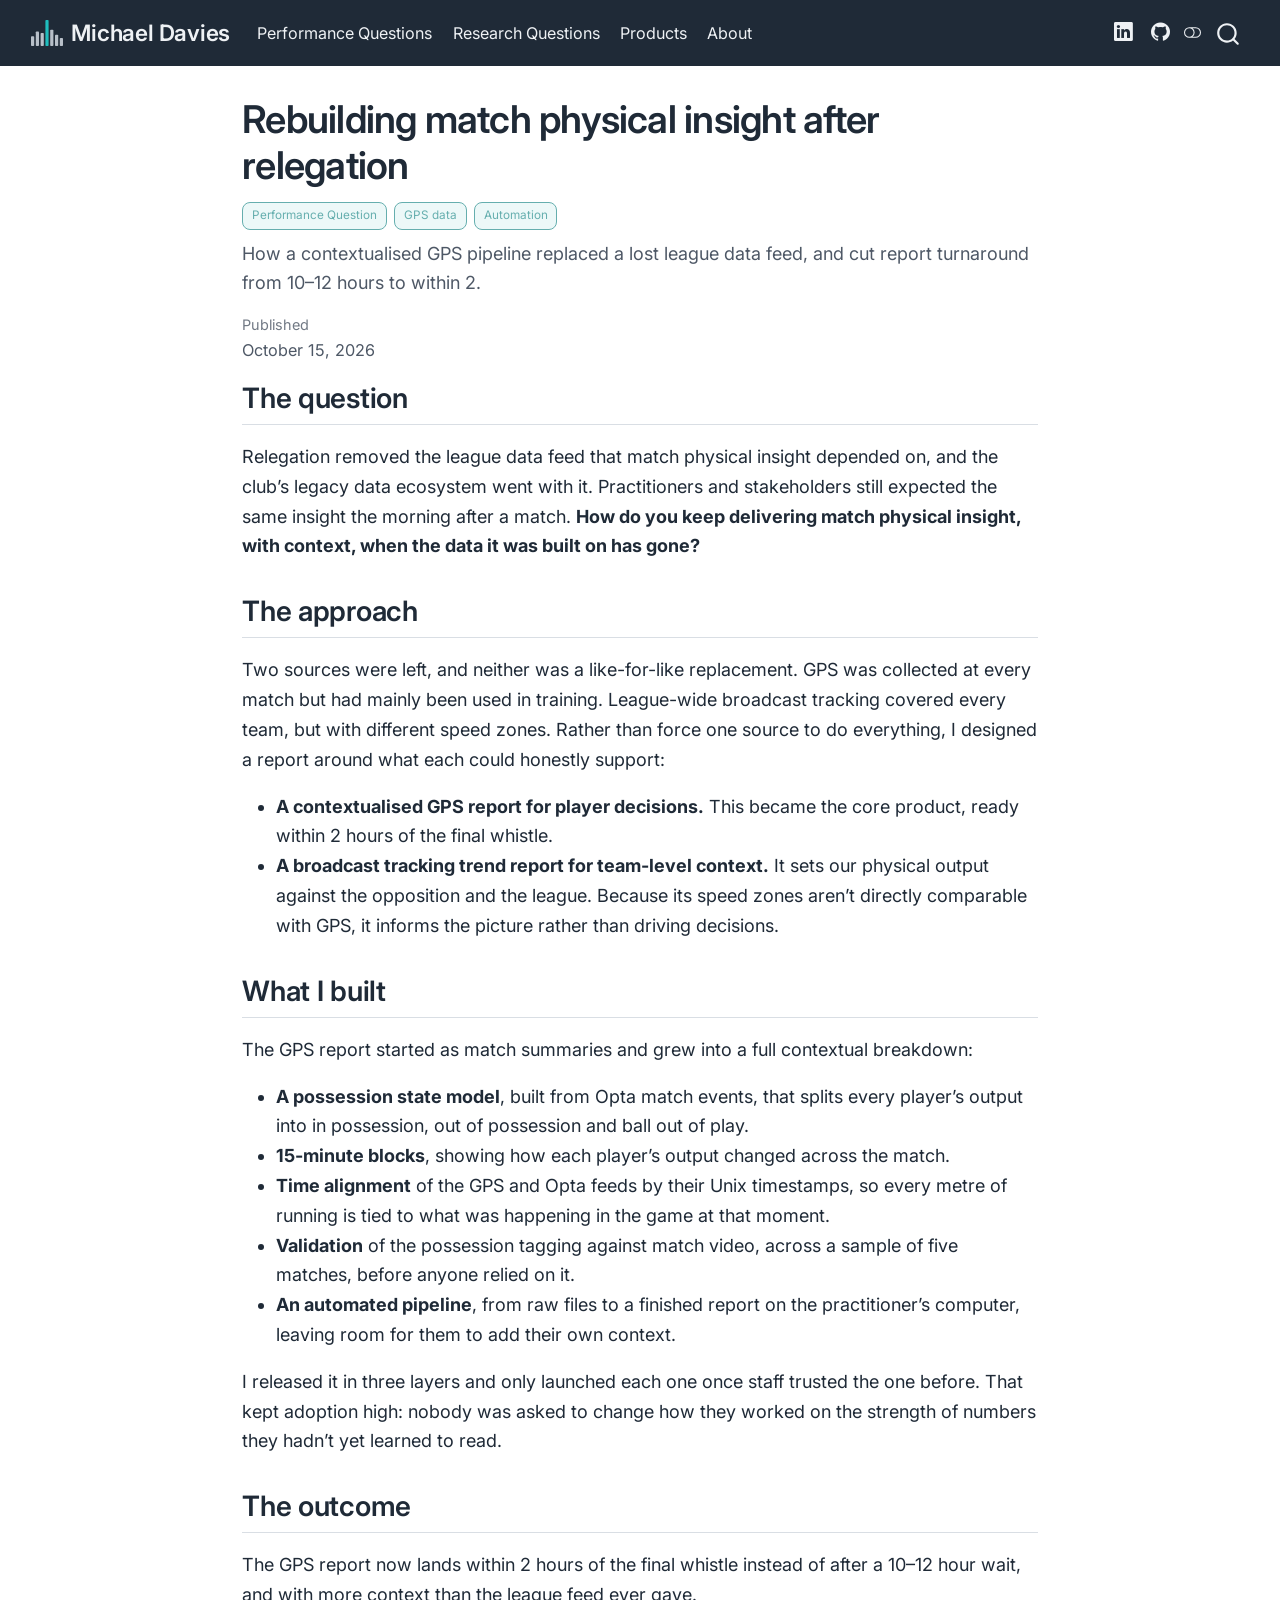
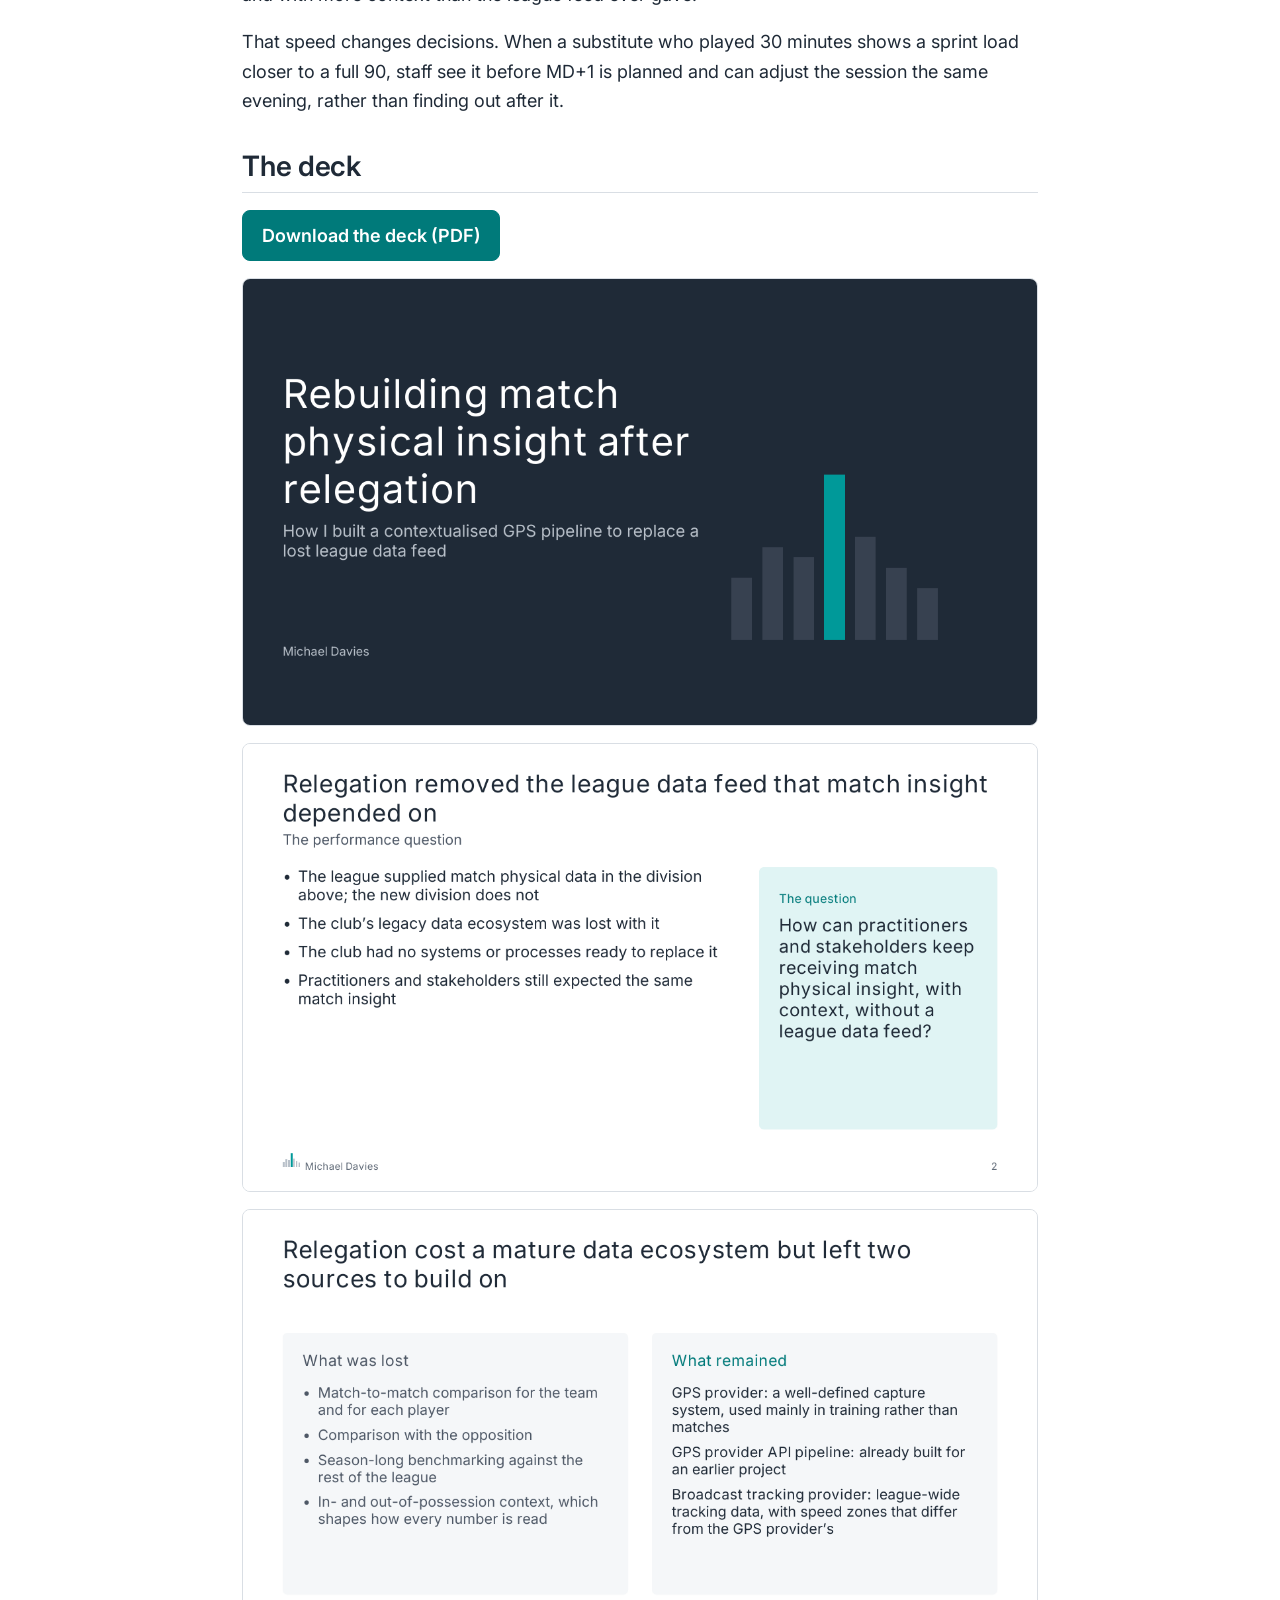
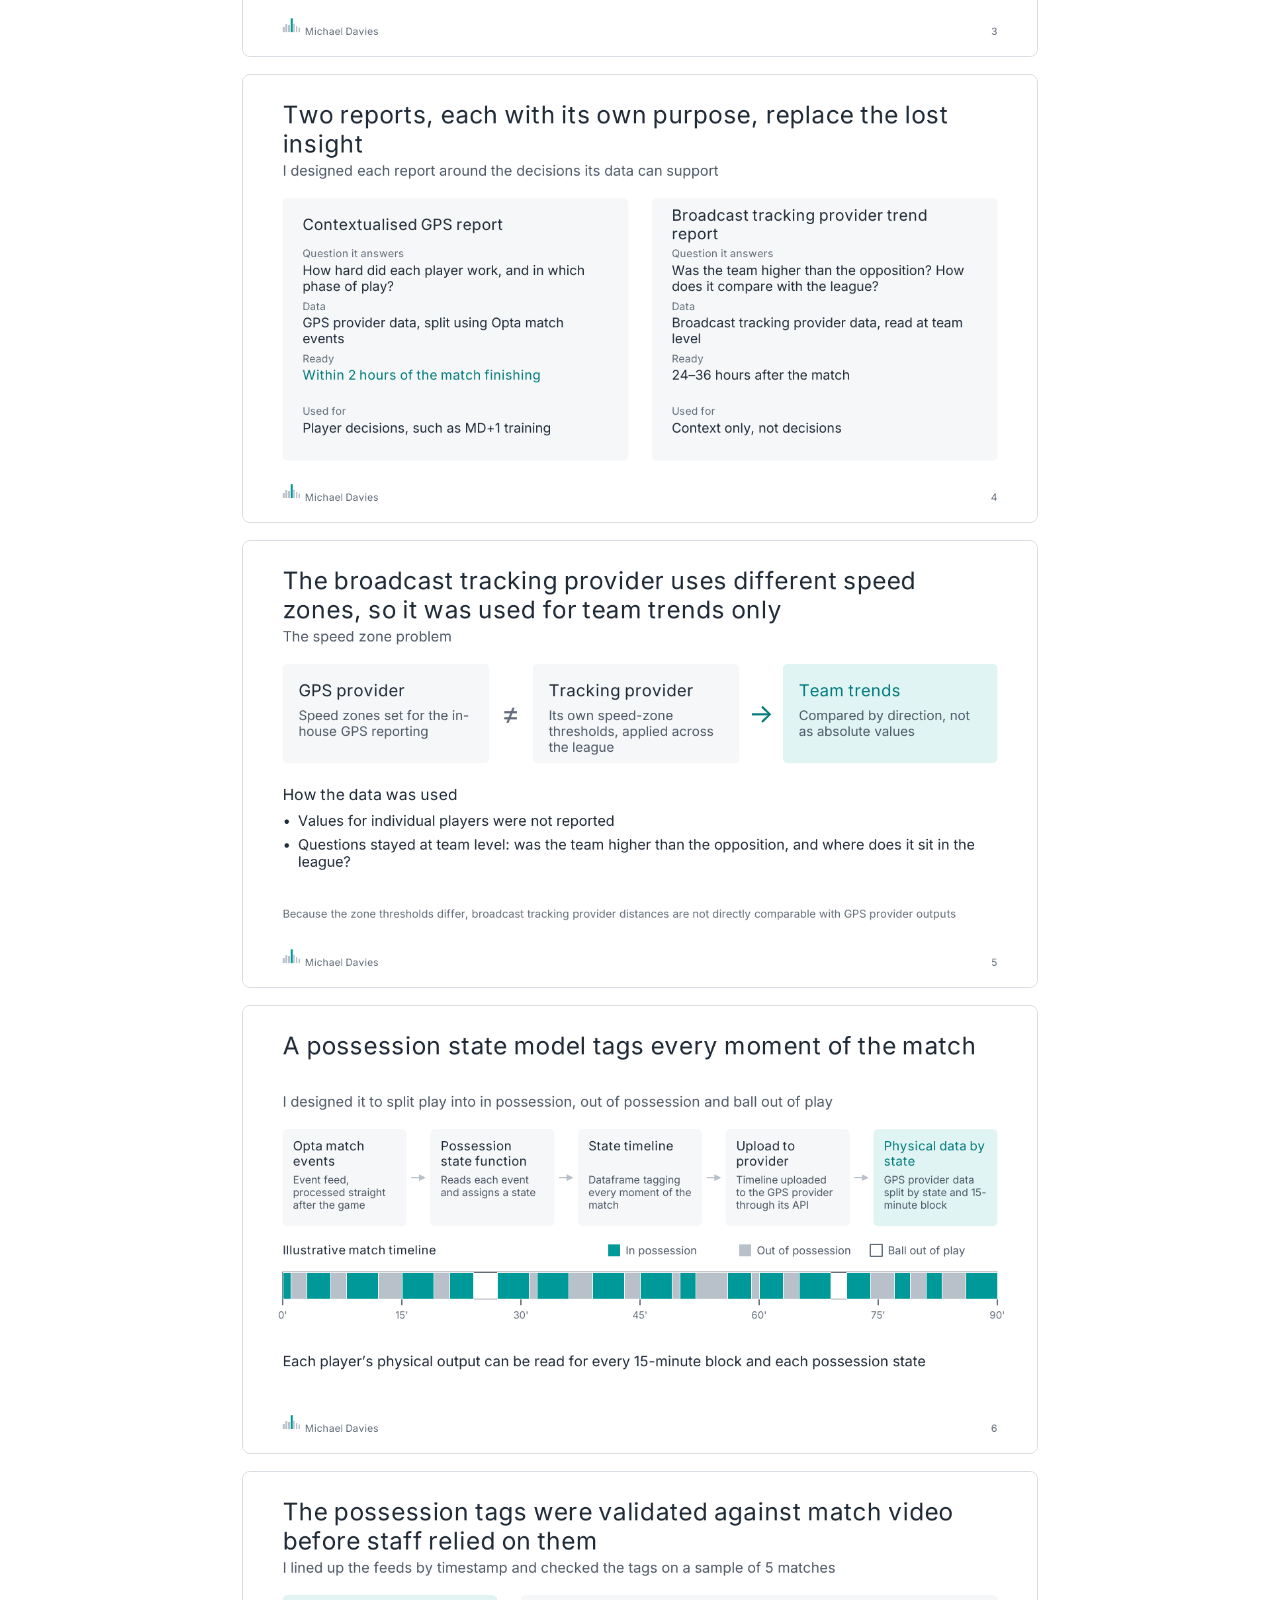
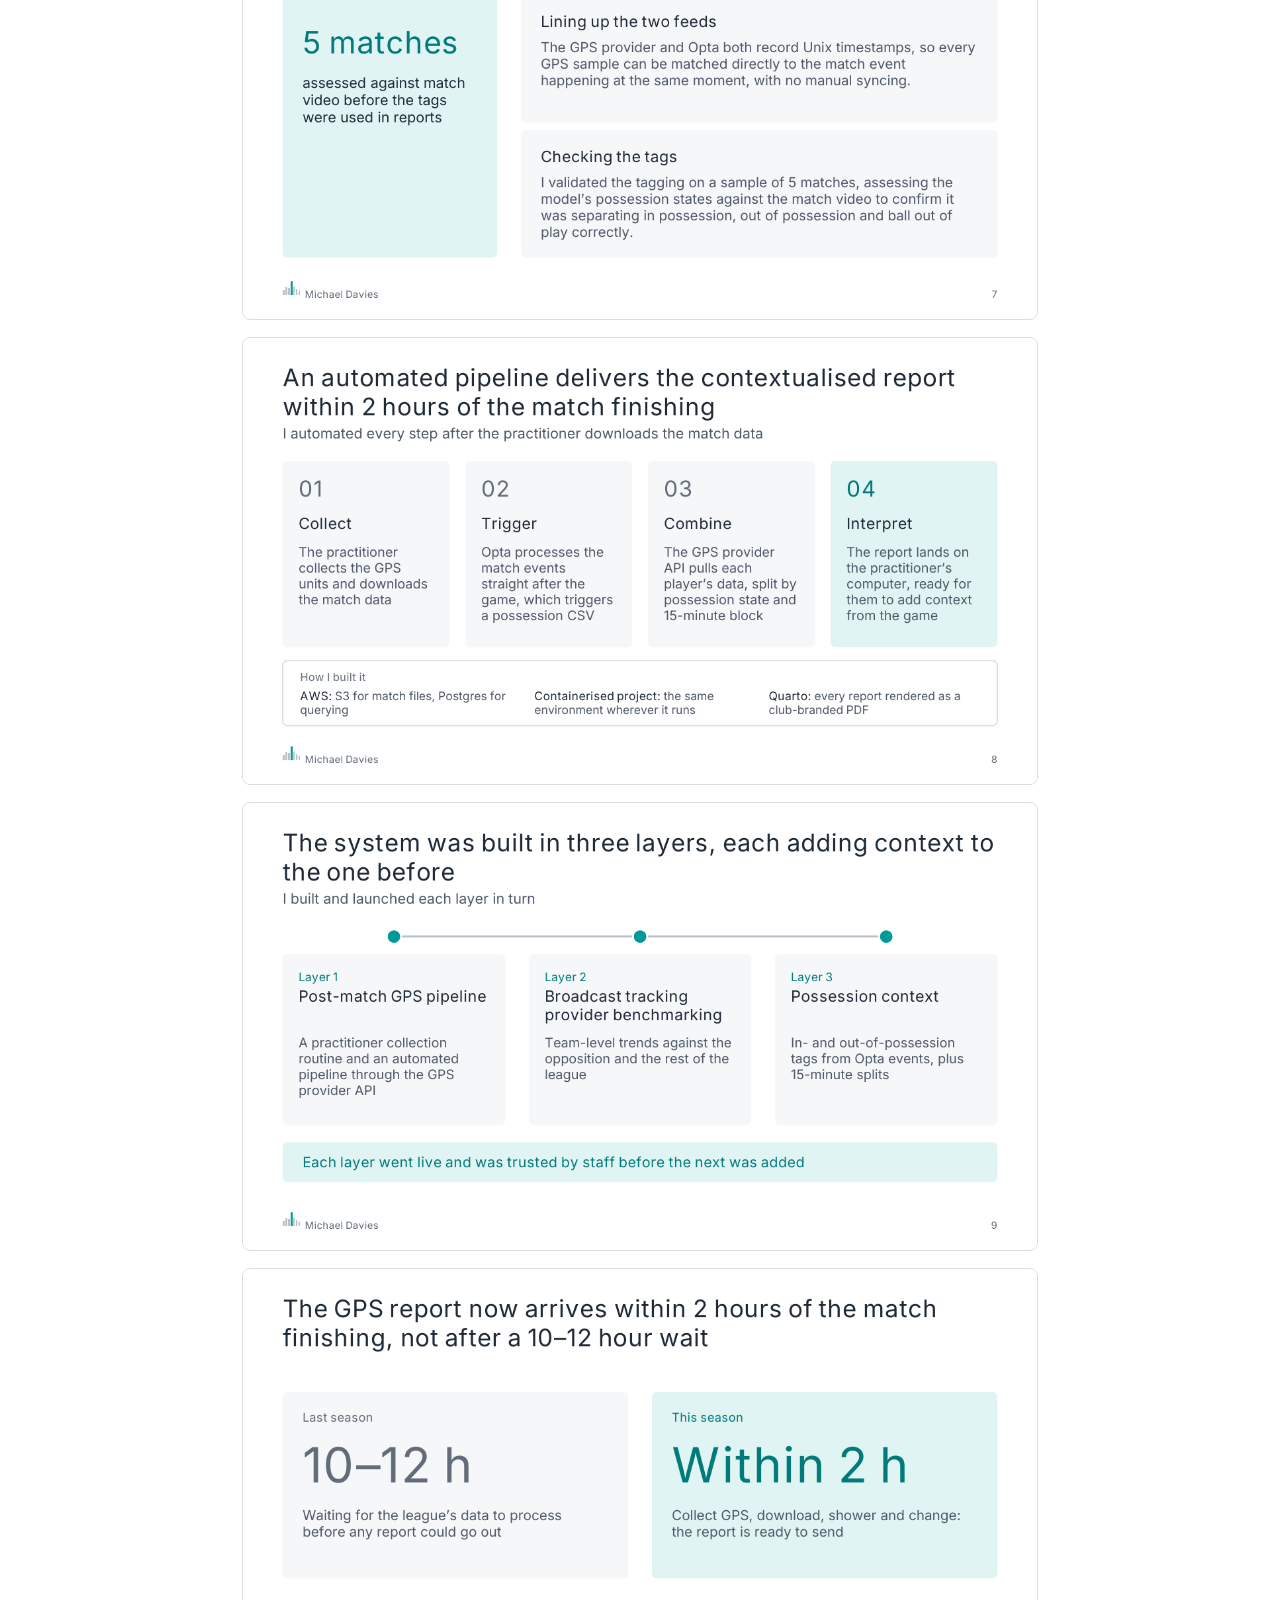
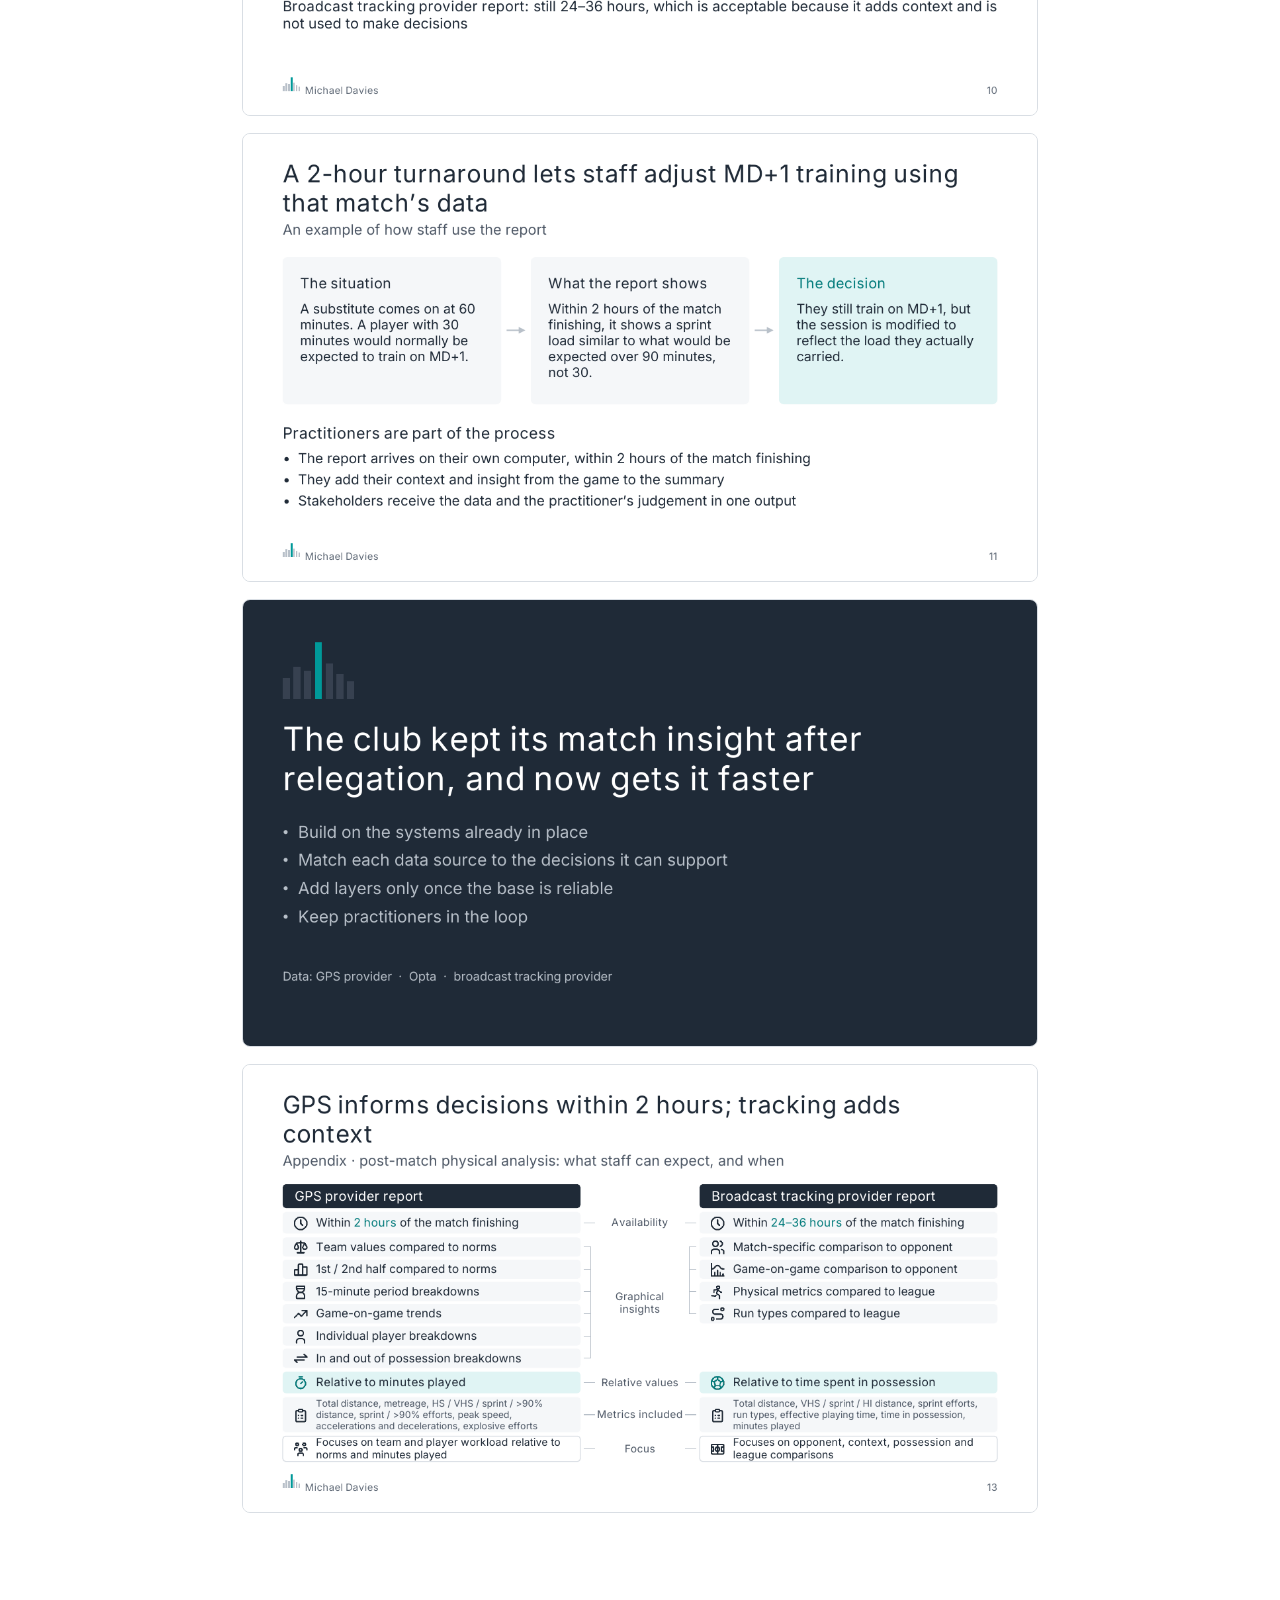
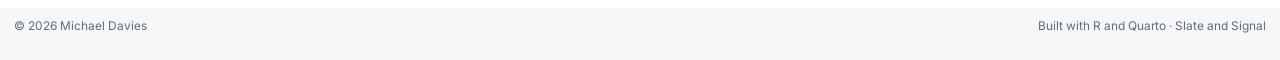
==== commit b1495d74: "deploy: 57b3729dda877dc57eeeef72198896c3f7ec5b27" ====
--- a/projects/performance/rebuilding-match-insight/index.html
+++ b/projects/performance/rebuilding-match-insight/index.html
@@ -50,9 +50,9 @@
 <link href="../../../site_libs/quarto-html/quarto-syntax-highlighting-7679f92b18dcf5edba4446b257d74ced.css" rel="stylesheet" class="quarto-color-scheme-extra" id="quarto-text-highlighting-styles">
 <script src="../../../site_libs/bootstrap/bootstrap.min.js"></script>
 <link href="../../../site_libs/bootstrap/bootstrap-icons.css" rel="stylesheet">
-<link href="../../../site_libs/bootstrap/bootstrap-13c5138975d4a4f27a72dcb0fe57407e.min.css" rel="stylesheet" append-hash="true" class="quarto-color-scheme" id="quarto-bootstrap" data-mode="light">
-<link href="../../../site_libs/bootstrap/bootstrap-dark-90eb34e297a757254d5685e1aafccd01.min.css" rel="stylesheet" append-hash="true" class="quarto-color-scheme quarto-color-alternate" id="quarto-bootstrap" data-mode="dark">
-<link href="../../../site_libs/bootstrap/bootstrap-13c5138975d4a4f27a72dcb0fe57407e.min.css" rel="stylesheet" append-hash="true" class="quarto-color-scheme-extra" id="quarto-bootstrap" data-mode="light">
+<link href="../../../site_libs/bootstrap/bootstrap-66603adf06ee74c517a6d6caed75ec1a.min.css" rel="stylesheet" append-hash="true" class="quarto-color-scheme" id="quarto-bootstrap" data-mode="light">
+<link href="../../../site_libs/bootstrap/bootstrap-dark-cbebb23bb9dd0a09af880c9f46516ea2.min.css" rel="stylesheet" append-hash="true" class="quarto-color-scheme quarto-color-alternate" id="quarto-bootstrap" data-mode="dark">
+<link href="../../../site_libs/bootstrap/bootstrap-66603adf06ee74c517a6d6caed75ec1a.min.css" rel="stylesheet" append-hash="true" class="quarto-color-scheme-extra" id="quarto-bootstrap" data-mode="light">
 <script id="quarto-search-options" type="application/json">{
   "location": "navbar",
   "copy-button": false,
@@ -279,11 +279,11 @@
             <ul class="navbar-nav navbar-nav-scroll me-auto">
   <li class="nav-item">
     <a class="nav-link" href="../../../performance-questions.html"> 
-<span class="menu-text">Performance questions</span></a>
+<span class="menu-text">Performance Questions</span></a>
   </li>  
   <li class="nav-item">
     <a class="nav-link" href="../../../research-questions.html"> 
-<span class="menu-text">Research questions</span></a>
+<span class="menu-text">Research Questions</span></a>
   </li>  
   <li class="nav-item">
     <a class="nav-link" href="../../../products.html"> 
@@ -296,7 +296,7 @@
 </ul>
             <ul class="navbar-nav navbar-nav-scroll ms-auto">
   <li class="nav-item compact">
-    <a class="nav-link" href="https://www.linkedin.com/in/YOUR-LINKEDIN" target="_blank"> <i class="bi bi-linkedin" role="img" aria-label="LinkedIn">
+    <a class="nav-link" href="https://www.linkedin.com/in/michael-davies-4505b8114" target="_blank"> <i class="bi bi-linkedin" role="img" aria-label="LinkedIn">
 </i> 
 <span class="menu-text"></span></a>
   </li>  
@@ -326,7 +326,7 @@
 <div class="quarto-title">
 <h1 class="title">Rebuilding match physical insight after relegation</h1>
   <div class="quarto-categories">
-    <div class="quarto-category">Performance question</div>
+    <div class="quarto-category">Performance Question</div>
     <div class="quarto-category">GPS data</div>
     <div class="quarto-category">Automation</div>
   </div>
@@ -357,33 +357,34 @@
 </header>
 
 
-<div class="md-stat-row">
-<div class="md-stat">
-<p><span class="v">Within 2 h</span> <span class="l">from final whistle to GPS report, down from 10–12 hours</span></p>
-</div>
-<div class="md-stat">
-<p><span class="v">2 reports</span> <span class="l">each matched to the decisions its data can support</span></p>
-</div>
-<div class="md-stat">
-<p><span class="v">5 matches</span> <span class="l">possession tagging validated against video</span></p>
-</div>
-</div>
 <section id="the-question" class="level2">
 <h2 class="anchored" data-anchor-id="the-question">The question</h2>
-<p>Relegation removed the league data feed that match physical insight depended on, and the club’s legacy data ecosystem went with it. Practitioners and stakeholders still expected the same insight. <strong>How can they keep receiving match physical insight, with context, without a league data feed?</strong></p>
+<p>Relegation removed the league data feed that match physical insight depended on, and the club’s legacy data ecosystem went with it. Practitioners and stakeholders still expected the same insight the morning after a match. <strong>How do you keep delivering match physical insight, with context, when the data it was built on has gone?</strong></p>
 </section>
-<section id="what-i-did" class="level2">
-<h2 class="anchored" data-anchor-id="what-i-did">What I did</h2>
-<p>Two sources remained: GPS data, used mainly in training, and league-wide broadcast tracking data with different speed zones. I designed two reports around what each could support:</p>
+<section id="the-approach" class="level2">
+<h2 class="anchored" data-anchor-id="the-approach">The approach</h2>
+<p>Two sources were left, and neither was a like-for-like replacement. GPS was collected at every match but had mainly been used in training. League-wide broadcast tracking covered every team, but with different speed zones. Rather than force one source to do everything, I designed a report around what each could honestly support:</p>
 <ul>
-<li><strong>A contextualised GPS report</strong> for player decisions, ready within 2 hours of the match finishing. A possession state model built from Opta match events splits every player’s output into in possession, out of possession and ball out of play, and into 15-minute blocks.</li>
-<li><strong>A broadcast tracking trend report</strong> for team-level context against the opposition and the league, used for context rather than decisions because its speed zones aren’t directly comparable.</li>
+<li><strong>A contextualised GPS report for player decisions.</strong> This became the core product, ready within 2 hours of the final whistle.</li>
+<li><strong>A broadcast tracking trend report for team-level context.</strong> It sets our physical output against the opposition and the league. Because its speed zones aren’t directly comparable with GPS, it informs the picture rather than driving decisions.</li>
 </ul>
-<p>I lined the GPS and Opta feeds up by their Unix timestamps, validated the possession tagging against match video for a sample of five matches, and automated the pipeline so the report lands on the practitioner’s computer ready for them to add their own context. I built the system in three layers, launching each only once staff trusted the one before.</p>
+</section>
+<section id="what-i-built" class="level2">
+<h2 class="anchored" data-anchor-id="what-i-built">What I built</h2>
+<p>The GPS report started as match summaries and grew into a full contextual breakdown:</p>
+<ul>
+<li><strong>A possession state model</strong>, built from Opta match events, that splits every player’s output into in possession, out of possession and ball out of play.</li>
+<li><strong>15-minute blocks</strong>, showing how each player’s output changed across the match.</li>
+<li><strong>Time alignment</strong> of the GPS and Opta feeds by their Unix timestamps, so every metre of running is tied to what was happening in the game at that moment.</li>
+<li><strong>Validation</strong> of the possession tagging against match video, across a sample of five matches, before anyone relied on it.</li>
+<li><strong>An automated pipeline</strong>, from raw files to a finished report on the practitioner’s computer, leaving room for them to add their own context.</li>
+</ul>
+<p>I released it in three layers and only launched each one once staff trusted the one before. That kept adoption high: nobody was asked to change how they worked on the strength of numbers they hadn’t yet learned to read.</p>
 </section>
 <section id="the-outcome" class="level2">
 <h2 class="anchored" data-anchor-id="the-outcome">The outcome</h2>
-<p>The GPS report now arrives within 2 hours of the match finishing instead of after a 10–12 hour wait. That speed changes decisions: when a substitute who played 30 minutes shows a sprint load closer to a full 90, staff can see it before MD+1 is planned and modify the session.</p>
+<p>The GPS report now lands within 2 hours of the final whistle instead of after a 10–12 hour wait, and with more context than the league feed ever gave.</p>
+<p>That speed changes decisions. When a substitute who played 30 minutes shows a sprint load closer to a full 90, staff see it before MD+1 is planned and can adjust the session the same evening, rather than finding out after it.</p>
 </section>
 <section id="the-deck" class="level2">
 <h2 class="anchored" data-anchor-id="the-deck">The deck</h2>
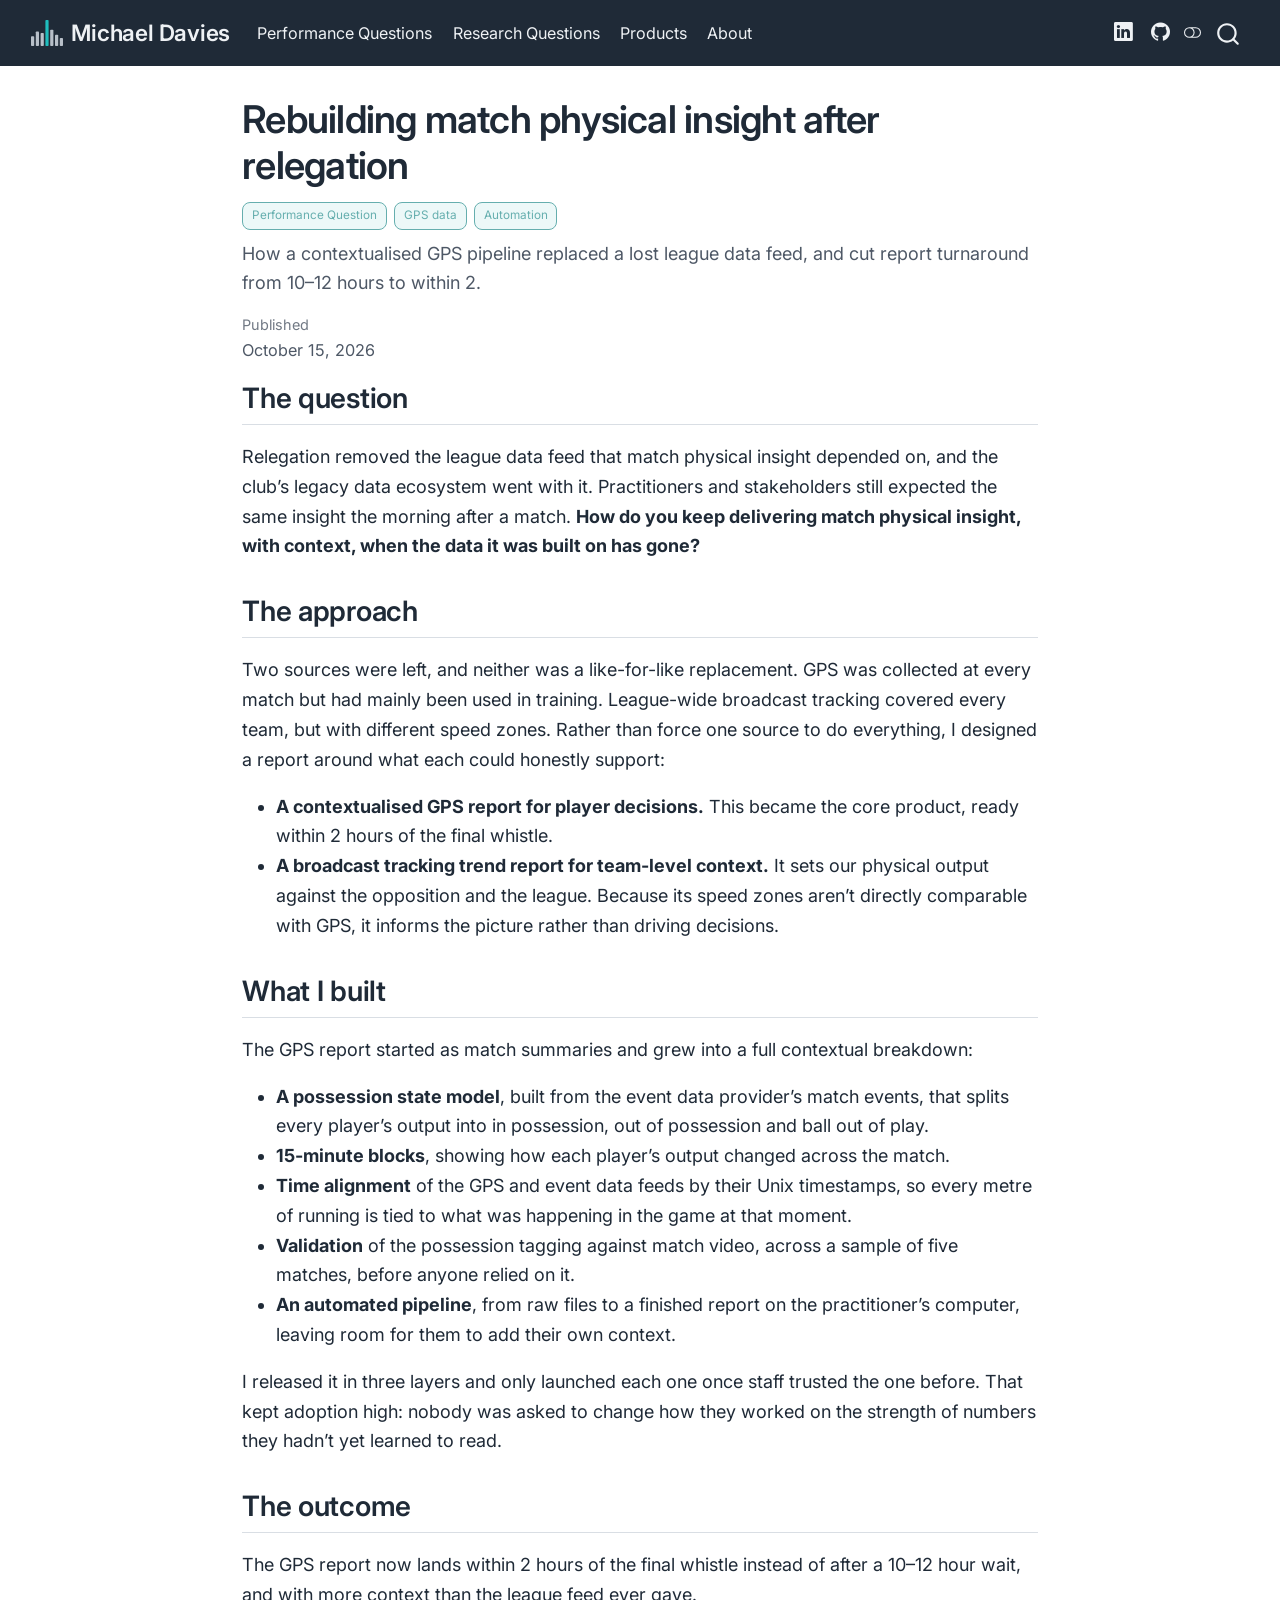
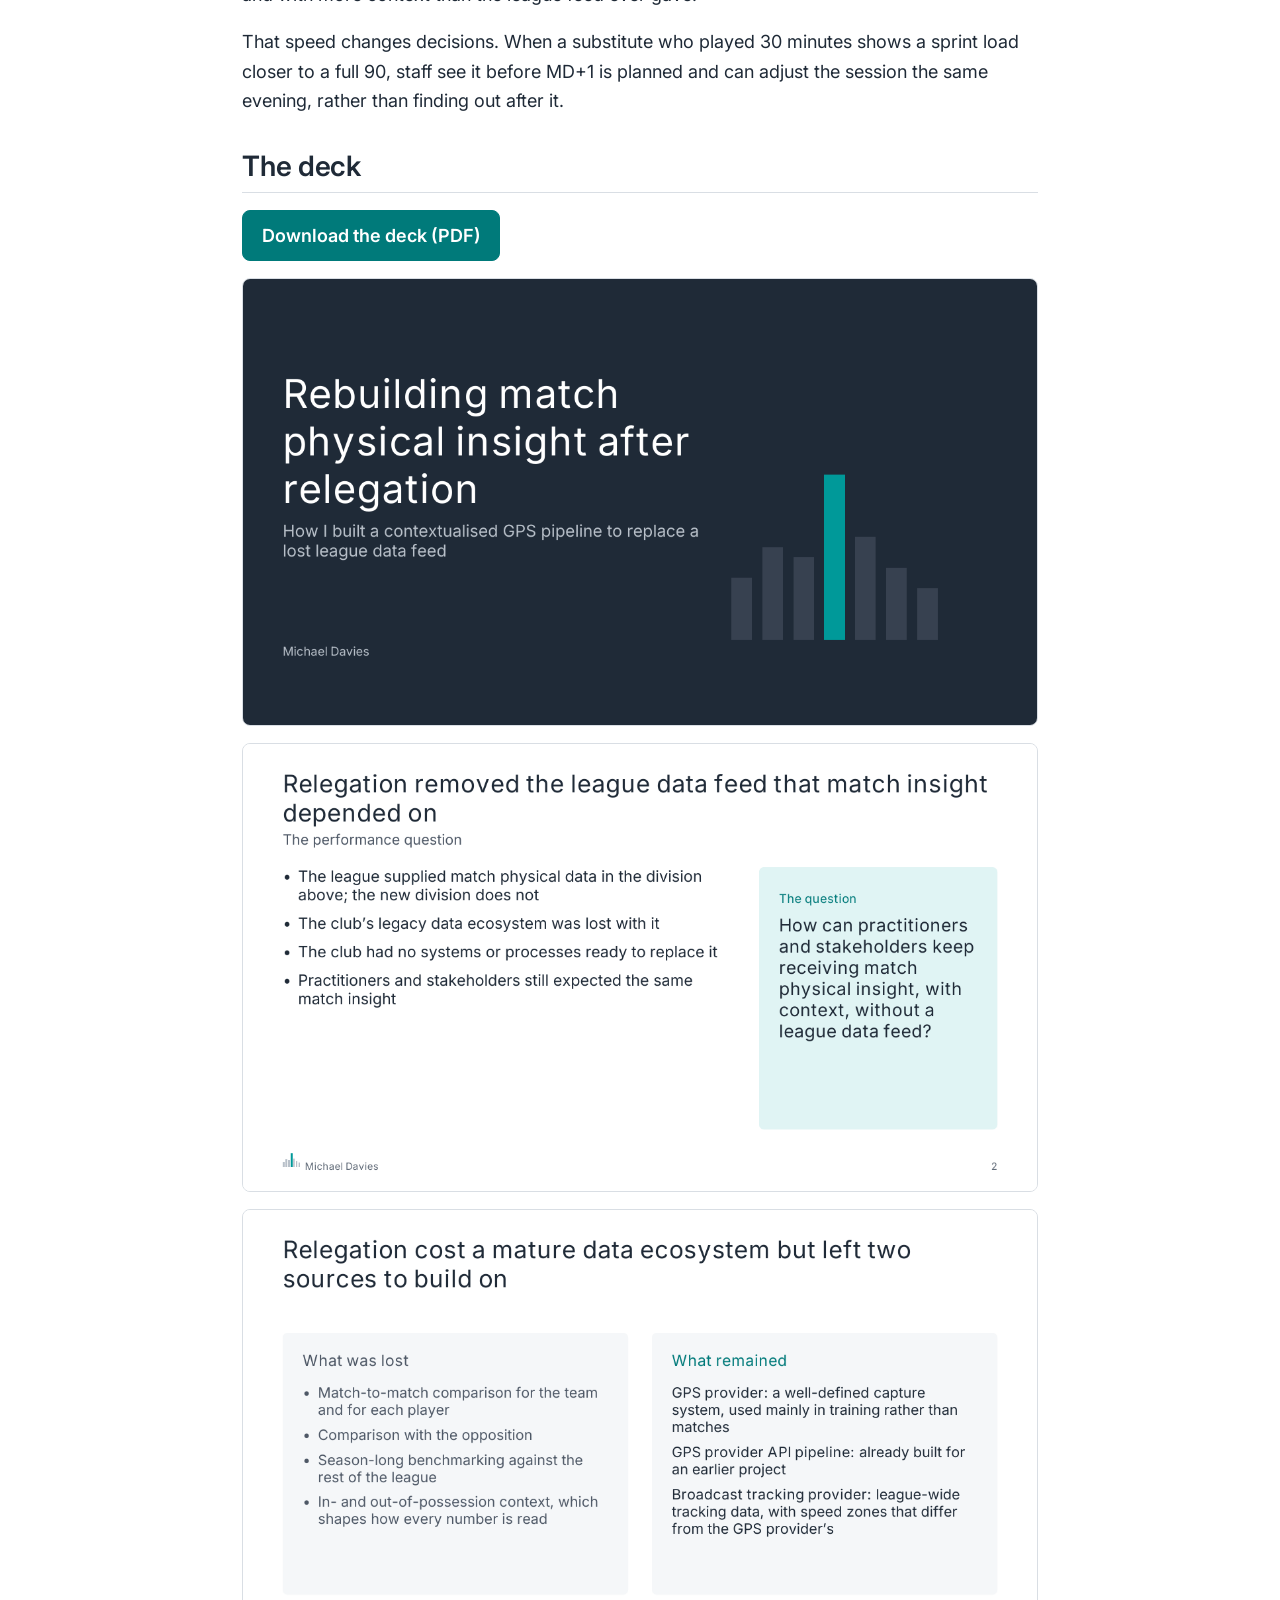
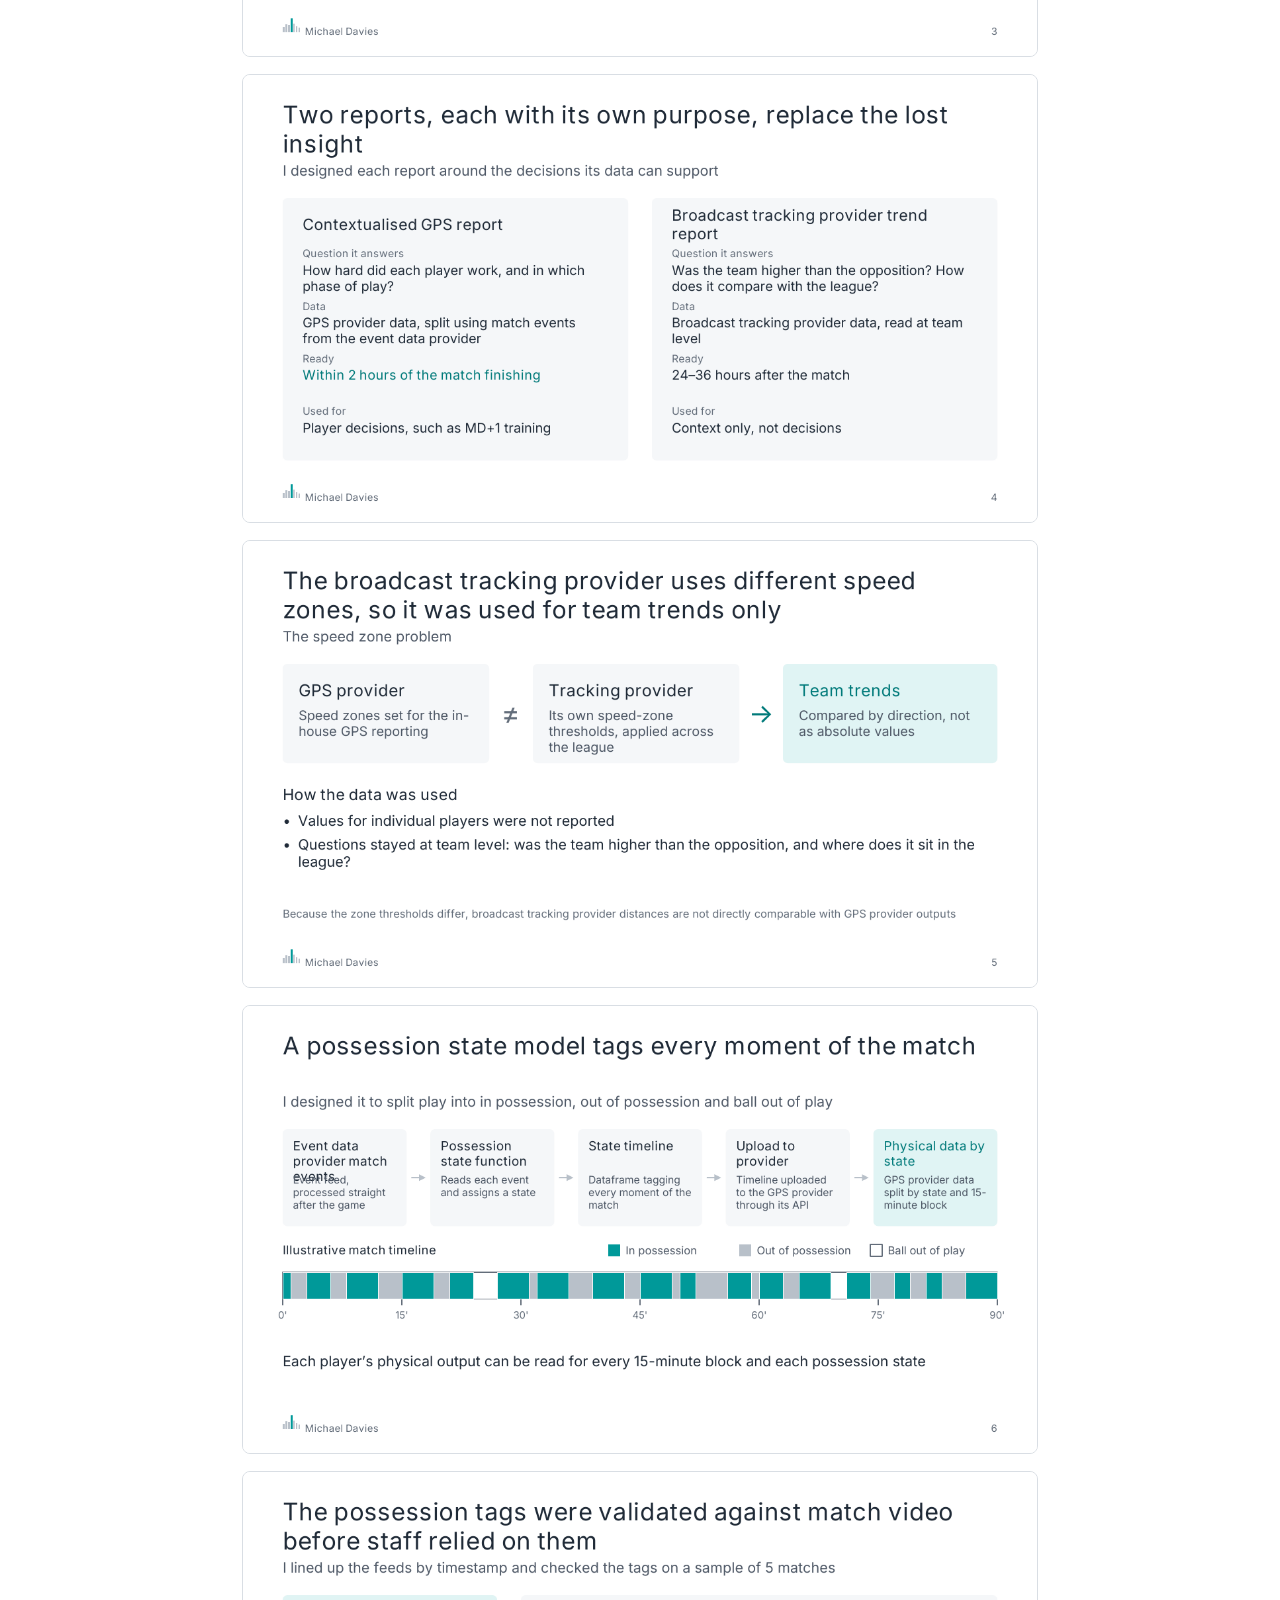
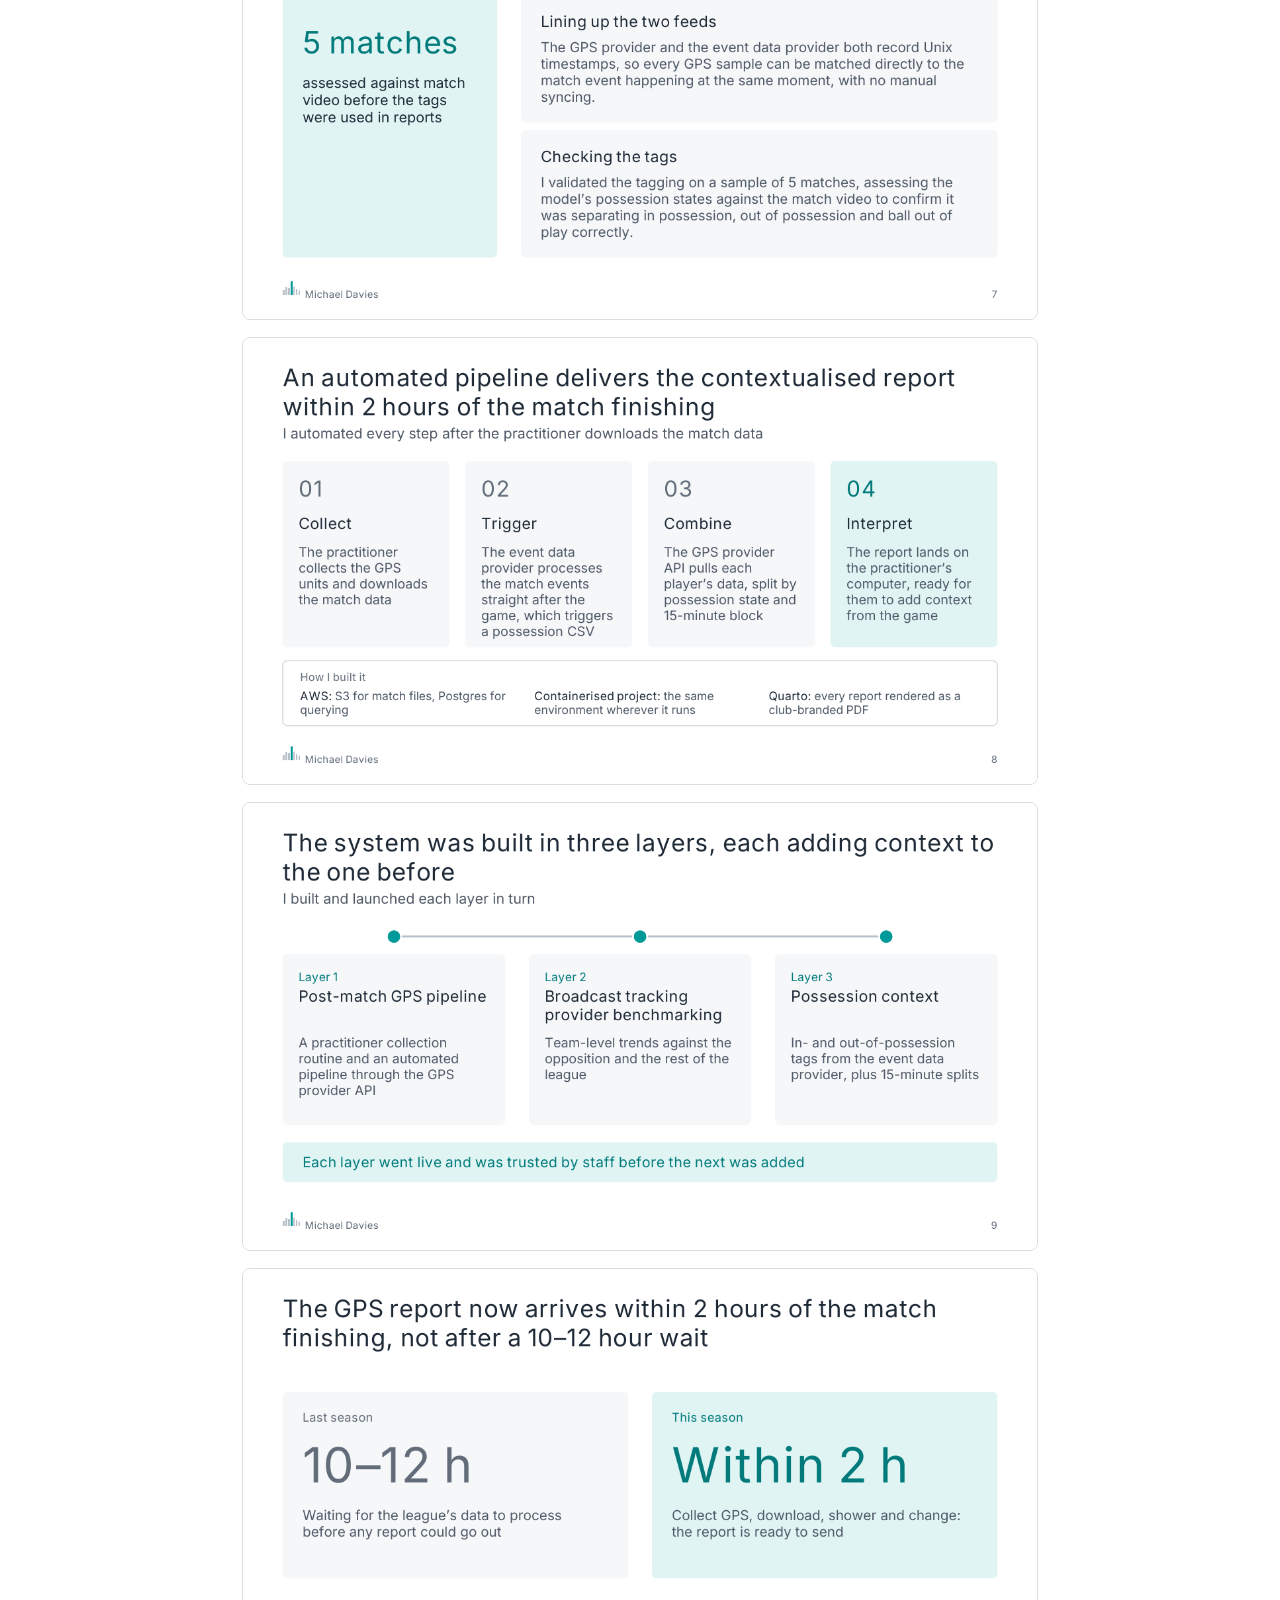
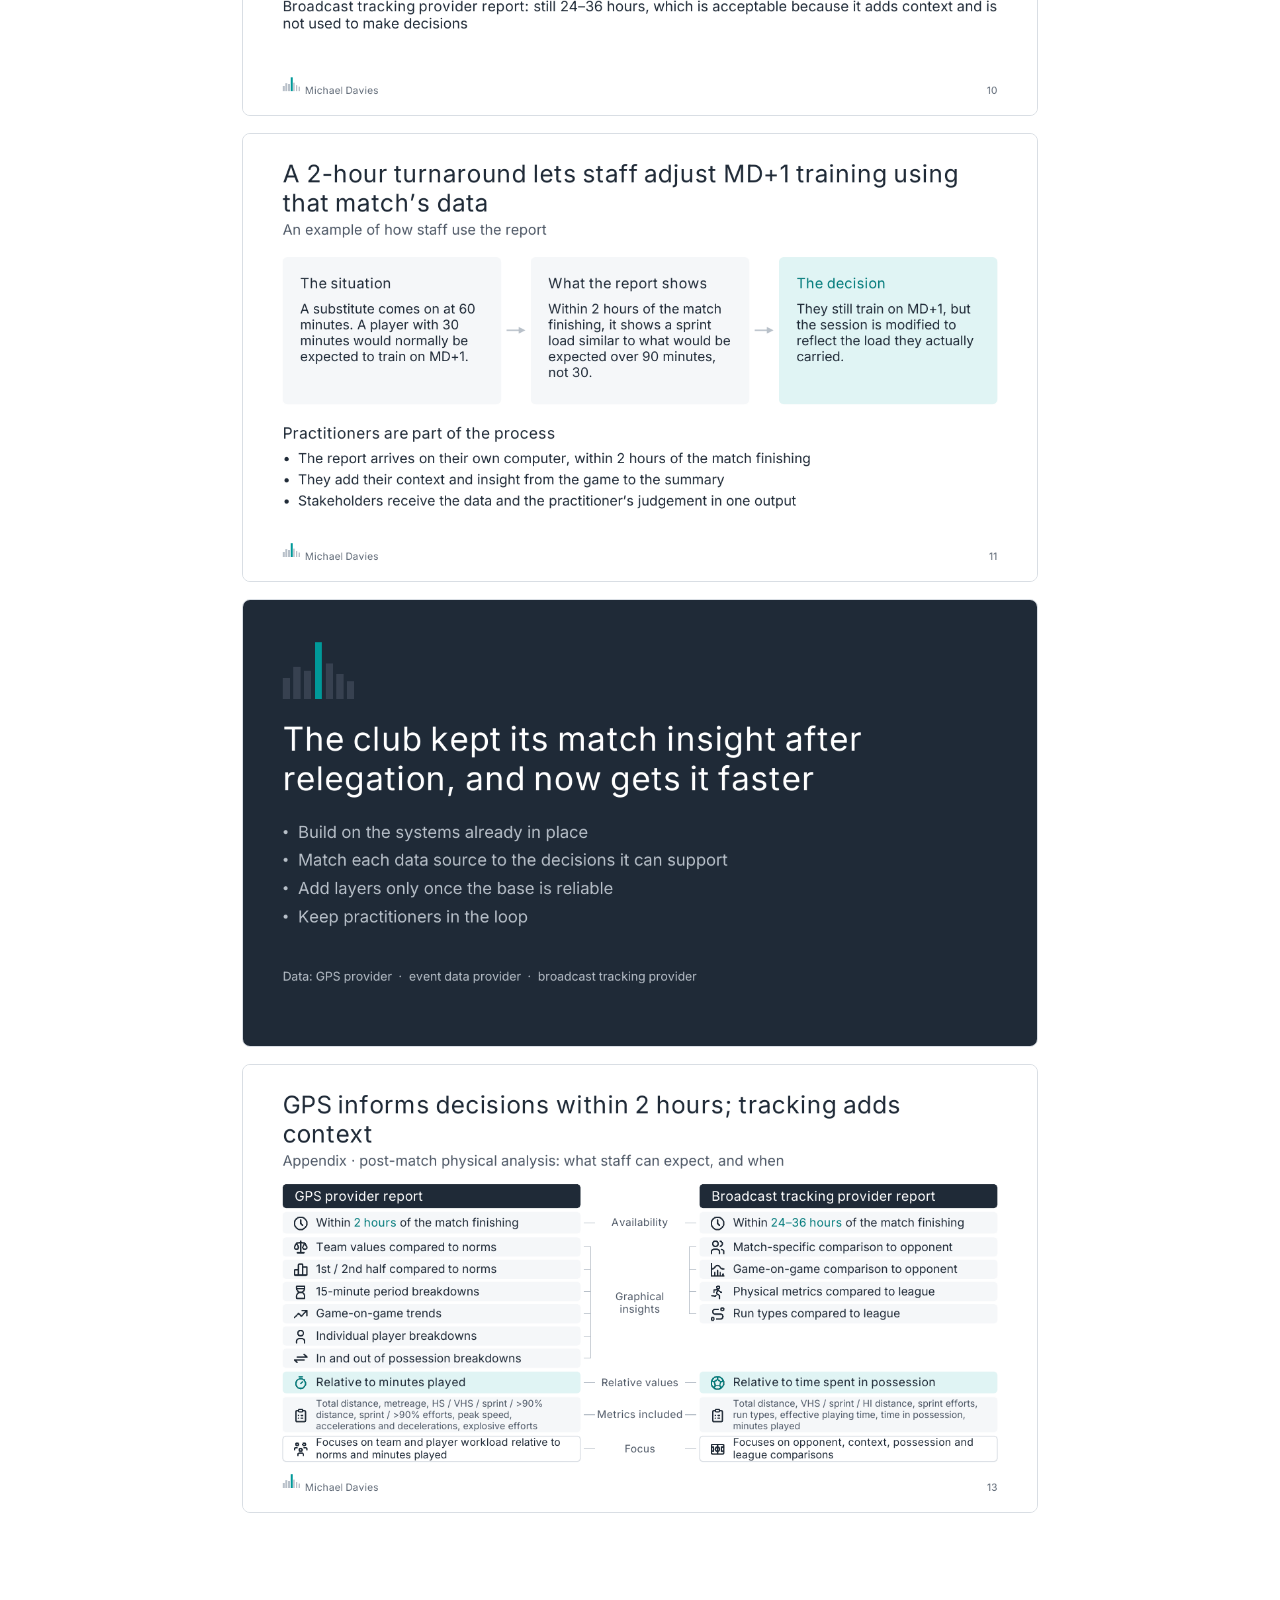
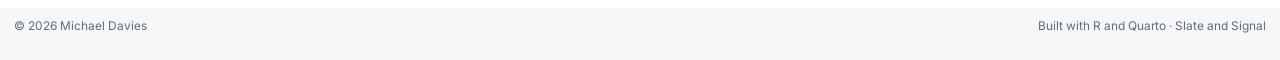
==== commit 84ae81ab: "deploy: 9682fc4a041c99862bb67e7195814dbfe27d4616" ====
--- a/projects/performance/rebuilding-match-insight/index.html
+++ b/projects/performance/rebuilding-match-insight/index.html
@@ -373,9 +373,9 @@
 <h2 class="anchored" data-anchor-id="what-i-built">What I built</h2>
 <p>The GPS report started as match summaries and grew into a full contextual breakdown:</p>
 <ul>
-<li><strong>A possession state model</strong>, built from Opta match events, that splits every player’s output into in possession, out of possession and ball out of play.</li>
+<li><strong>A possession state model</strong>, built from the event data provider’s match events, that splits every player’s output into in possession, out of possession and ball out of play.</li>
 <li><strong>15-minute blocks</strong>, showing how each player’s output changed across the match.</li>
-<li><strong>Time alignment</strong> of the GPS and Opta feeds by their Unix timestamps, so every metre of running is tied to what was happening in the game at that moment.</li>
+<li><strong>Time alignment</strong> of the GPS and event data feeds by their Unix timestamps, so every metre of running is tied to what was happening in the game at that moment.</li>
 <li><strong>Validation</strong> of the possession tagging against match video, across a sample of five matches, before anyone relied on it.</li>
 <li><strong>An automated pipeline</strong>, from raw files to a finished report on the practitioner’s computer, leaving room for them to add their own context.</li>
 </ul>
